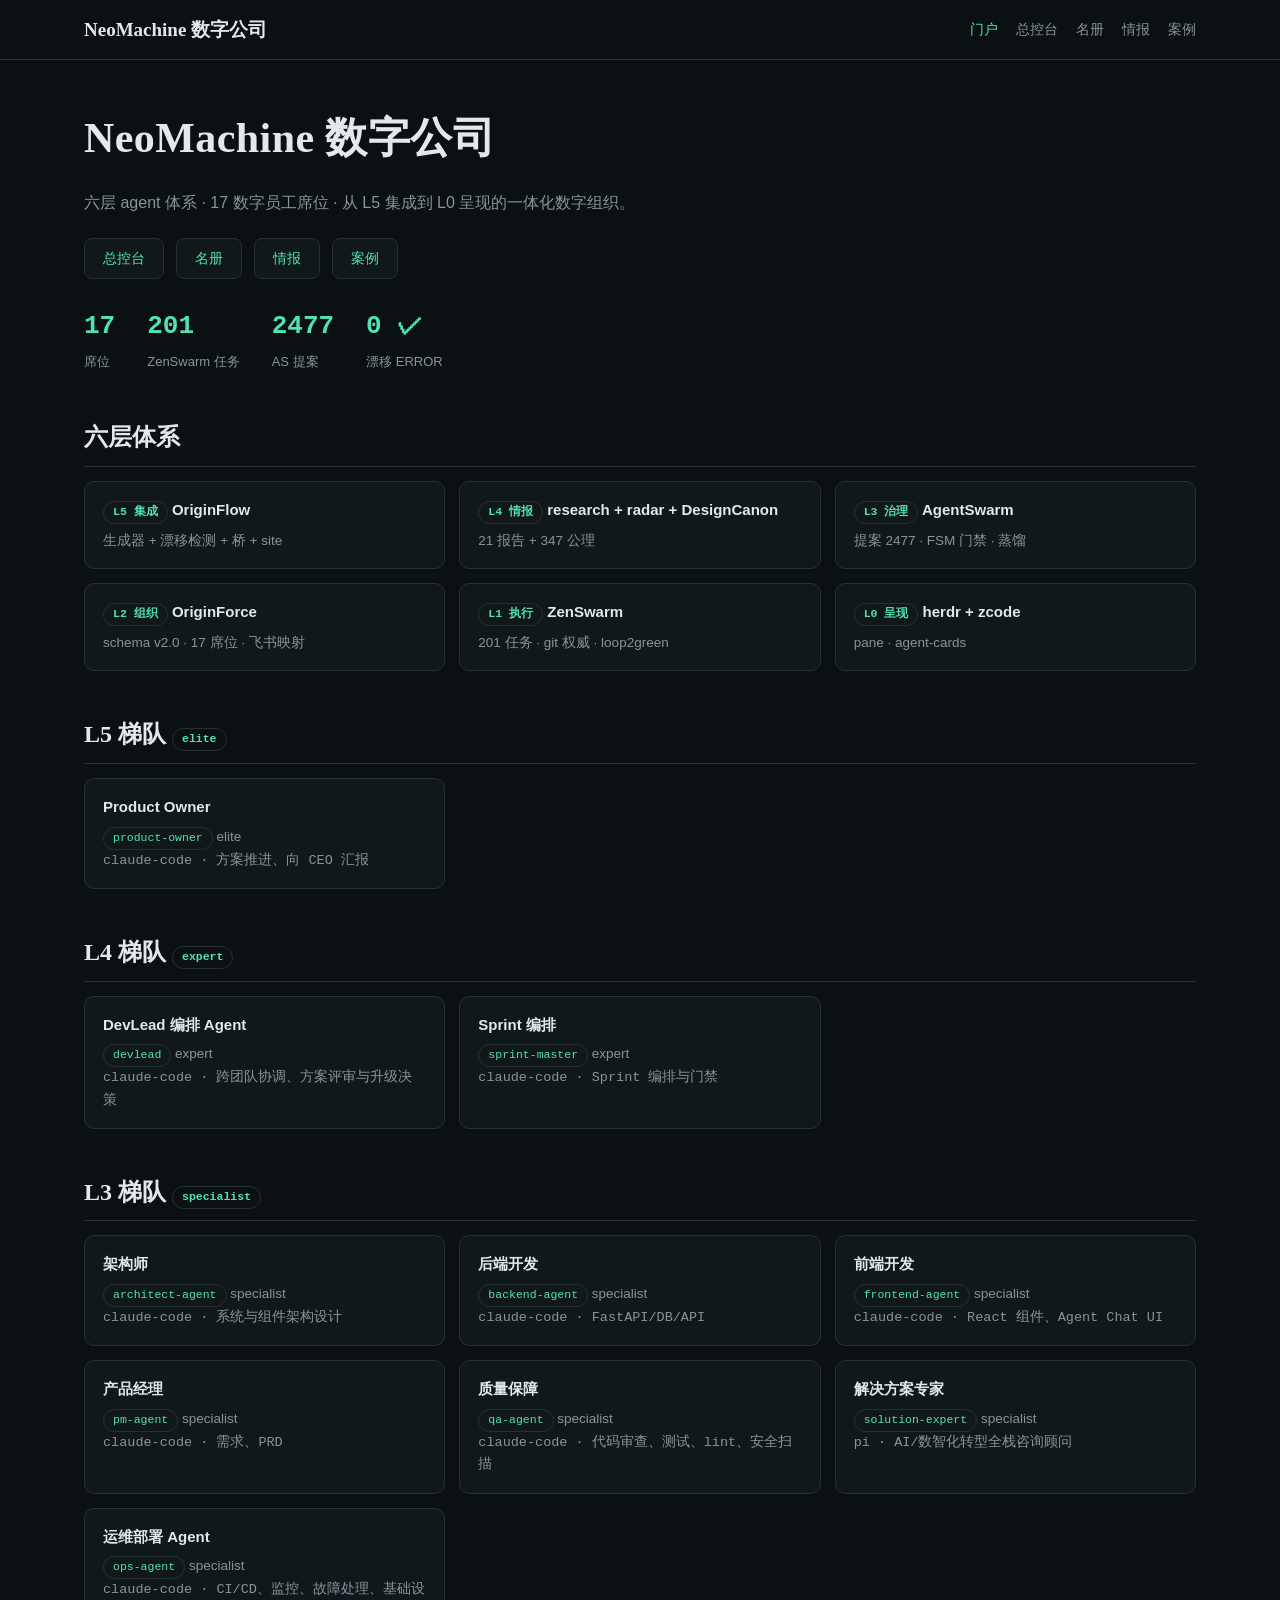
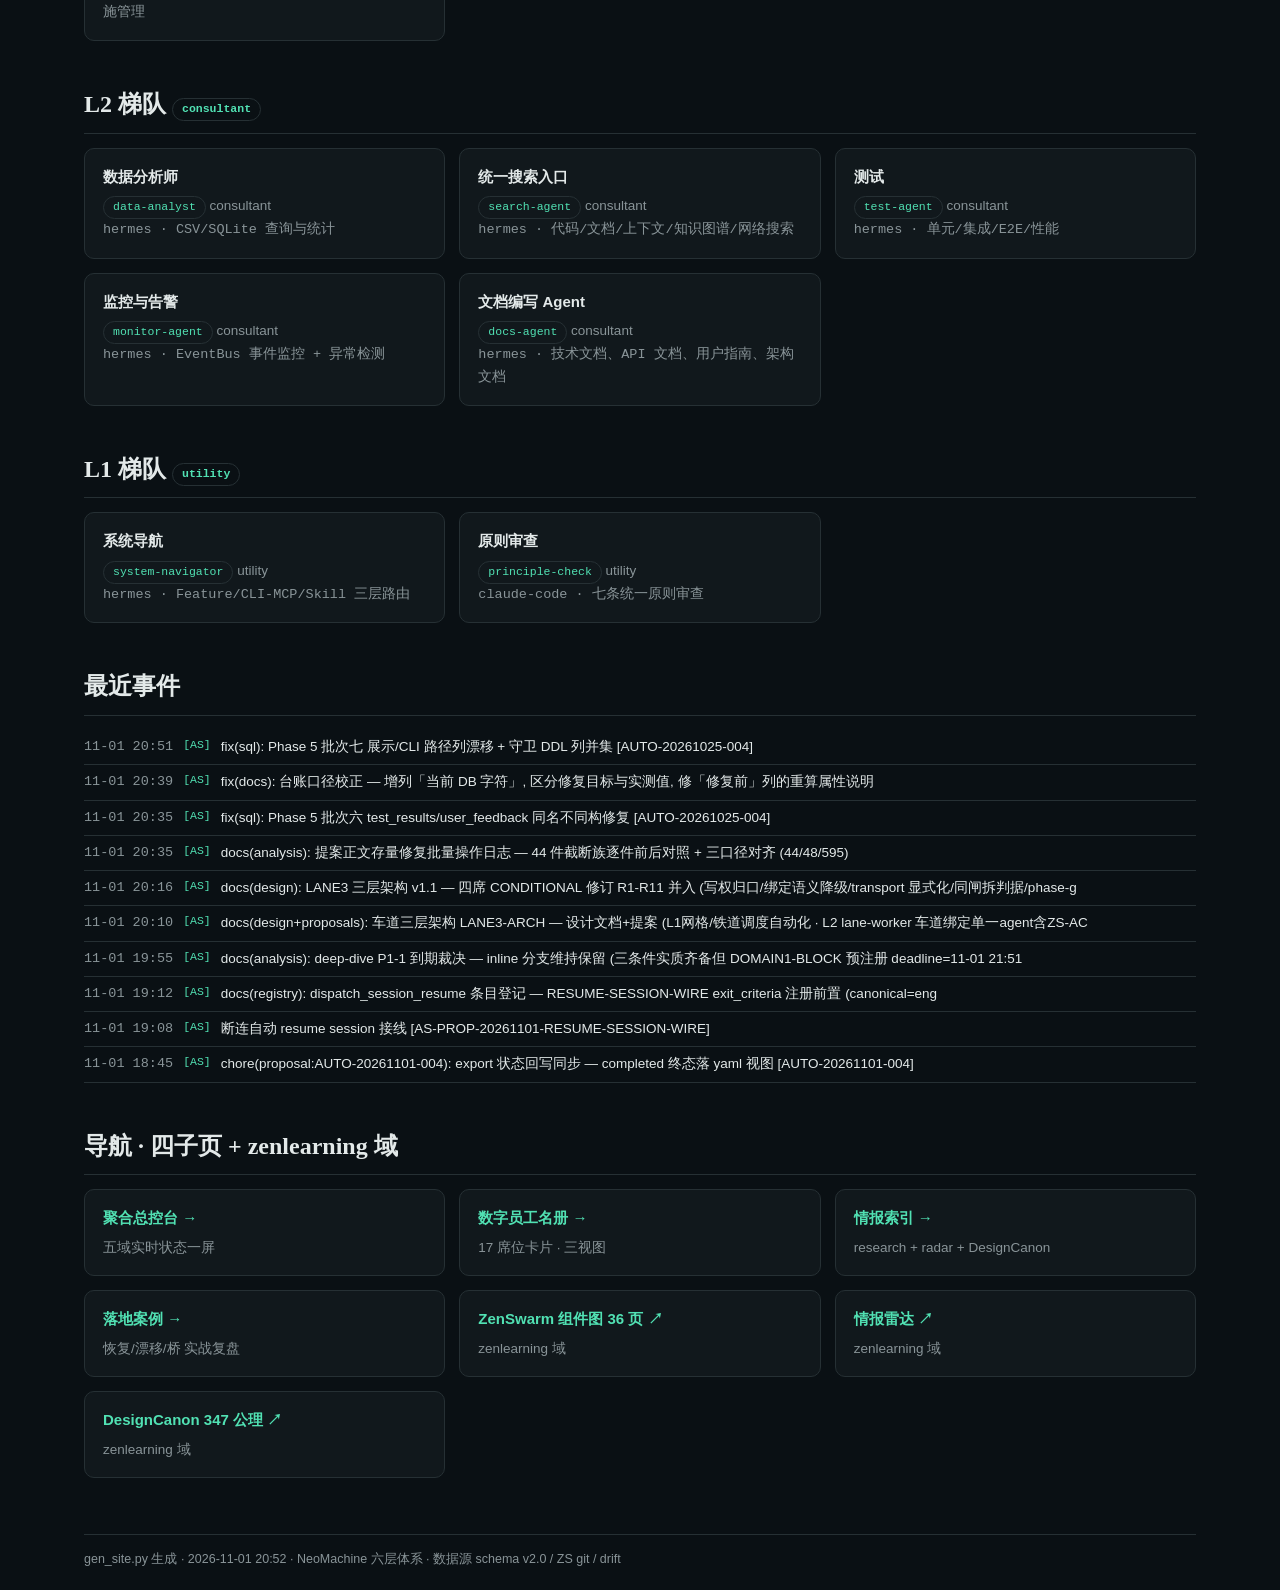
==== site/index.html @ 53aae94c "feat(site): NeoMachine 五页面 — 门户+聚合+名册+情报+案例 [AS-PROP-20261025-DIVERGENCE-UNBLOCK] w0:p1 (pi) 通过 herd" ====
<!doctype html>
<html lang="zh-CN"><head><meta charset="utf-8">
<meta name="viewport" content="width=device-width,initial-scale=1">
<title>门户 · NeoMachine 数字公司</title><style>:root{--bg:oklch(0.17 0.012 232);--surface:oklch(0.205 0.013 232);--fg:oklch(0.93 0.006 200);--muted:oklch(0.66 0.014 220);--accent:oklch(0.82 0.14 168);--border:oklch(0.30 0.015 225);--serif:Georgia,"Noto Serif SC",serif;--sans:-apple-system,"PingFang SC","Microsoft YaHei",sans-serif;--mono:"SF Mono",Menlo,Consolas,monospace;--maxw:1160px}
*{box-sizing:border-box}body{margin:0;background:var(--bg);color:var(--fg);font-family:var(--sans);line-height:1.65}
a{color:var(--accent);text-decoration:none}a:hover{text-decoration:underline}
.wrap{max-width:var(--maxw);margin:0 auto;padding:0 24px}
header{border-bottom:1px solid var(--border)}header .wrap{display:flex;justify-content:space-between;align-items:center;padding-top:14px;padding-bottom:14px}
.brand{font-family:var(--serif);font-size:19px;font-weight:700;color:var(--fg)}
nav a{margin-left:18px;color:var(--muted);font-size:14px}nav a.on,nav a:hover{color:var(--accent)}
h1{font-family:var(--serif);font-size:42px;margin:44px 0 10px;letter-spacing:.01em}
h2{font-family:var(--serif);font-size:24px;margin:44px 0 14px;padding-bottom:8px;border-bottom:1px solid var(--border)}
.lede{color:var(--muted);font-size:16px;max-width:720px}
.grid{display:grid;gap:14px}.g3{grid-template-columns:repeat(3,1fr)}.g2{grid-template-columns:repeat(2,1fr)}
@media(max-width:820px){.g3,.g2{grid-template-columns:1fr}}
.card{background:var(--surface);border:1px solid var(--border);border-radius:10px;padding:16px 18px}
.card h3{margin:0 0 6px;font-size:15px}.card p{margin:0;color:var(--muted);font-size:13.5px}
.tag{display:inline-block;font-family:var(--mono);font-size:11.5px;color:var(--accent);border:1px solid var(--border);border-radius:99px;padding:1px 9px}
table{width:100%;border-collapse:collapse;font-size:14px}th,td{text-align:left;padding:7px 10px;border-bottom:1px solid var(--border)}
th{color:var(--muted);font-weight:500;font-size:12px}.mono{font-family:var(--mono);font-size:13px}
.stats{display:flex;gap:32px;margin:26px 0 0;flex-wrap:wrap}.stat b{font-family:var(--mono);font-size:26px;color:var(--accent);display:block}.stat span{color:var(--muted);font-size:13px}
.cta{margin:22px 0 0;display:flex;gap:12px;flex-wrap:wrap}.cta a{border:1px solid var(--border);background:var(--surface);border-radius:8px;padding:8px 18px;font-size:14px}.cta a:hover{border-color:var(--accent);text-decoration:none}
.todo{border:1px dashed var(--border);border-radius:10px;padding:38px;text-align:center;color:var(--muted);margin-top:16px}footer{margin:56px 0 30px;padding-top:14px;border-top:1px solid var(--border);color:var(--muted);font-size:12.5px}
.ev{display:flex;gap:10px;padding:6px 0;border-bottom:1px solid var(--border);font-size:13.5px}.ev time{font-family:var(--mono);color:var(--muted);white-space:nowrap}.ev .src{font-family:var(--mono);font-size:11.5px;color:var(--accent)}
</style></head>
<body><header><div class="wrap"><a class="brand" href="/">NeoMachine 数字公司</a><nav><a href="/index.html" class=on>门户</a><a href="/dashboard.html">总控台</a><a href="/team/index.html">名册</a><a href="/intel/index.html">情报</a><a href="/cases/index.html">案例</a></nav></div></header>
<main class="wrap"><h1>NeoMachine 数字公司</h1>
<p class="lede">六层 agent 体系 · 17 数字员工席位 · 从 L5 集成到 L0 呈现的一体化数字组织。</p>
<div class="cta"><a href="/dashboard.html">总控台</a><a href="/team/index.html">名册</a><a href="/intel/index.html">情报</a><a href="/cases/index.html">案例</a></div><div class="stats"><div class="stat"><b>17</b><span>席位</span></div><div class="stat"><b>201</b><span>ZenSwarm 任务</span></div><div class="stat"><b>2477</b><span>AS 提案</span></div><div class="stat"><b>0 ✓</b><span>漂移 ERROR</span></div></div>
<h2>六层体系</h2><div class="grid g3"><div class="card"><h3><span class="tag">L5 集成</span> OriginFlow</h3><p>生成器 + 漂移检测 + 桥 + site</p></div><div class="card"><h3><span class="tag">L4 情报</span> research + radar + DesignCanon</h3><p>21 报告 + 347 公理</p></div><div class="card"><h3><span class="tag">L3 治理</span> AgentSwarm</h3><p>提案 2477 · FSM 门禁 · 蒸馏</p></div><div class="card"><h3><span class="tag">L2 组织</span> OriginForce</h3><p>schema v2.0 · 17 席位 · 飞书映射</p></div><div class="card"><h3><span class="tag">L1 执行</span> ZenSwarm</h3><p>201 任务 · git 权威 · loop2green</p></div><div class="card"><h3><span class="tag">L0 呈现</span> herdr + zcode</h3><p>pane · agent-cards</p></div></div>
<h2>L5 梯队 <span class="tag">elite</span></h2><div class="grid g3"><div class="card"><h3>Product Owner</h3><p><span class="tag">product-owner</span> elite</p><p class="mono">claude-code · 方案推进、向 CEO 汇报</p></div></div><h2>L4 梯队 <span class="tag">expert</span></h2><div class="grid g3"><div class="card"><h3>DevLead 编排 Agent</h3><p><span class="tag">devlead</span> expert</p><p class="mono">claude-code · 跨团队协调、方案评审与升级决策</p></div><div class="card"><h3>Sprint 编排</h3><p><span class="tag">sprint-master</span> expert</p><p class="mono">claude-code · Sprint 编排与门禁</p></div></div><h2>L3 梯队 <span class="tag">specialist</span></h2><div class="grid g3"><div class="card"><h3>架构师</h3><p><span class="tag">architect-agent</span> specialist</p><p class="mono">claude-code · 系统与组件架构设计</p></div><div class="card"><h3>后端开发</h3><p><span class="tag">backend-agent</span> specialist</p><p class="mono">claude-code · FastAPI/DB/API</p></div><div class="card"><h3>前端开发</h3><p><span class="tag">frontend-agent</span> specialist</p><p class="mono">claude-code · React 组件、Agent Chat UI</p></div><div class="card"><h3>产品经理</h3><p><span class="tag">pm-agent</span> specialist</p><p class="mono">claude-code · 需求、PRD</p></div><div class="card"><h3>质量保障</h3><p><span class="tag">qa-agent</span> specialist</p><p class="mono">claude-code · 代码审查、测试、lint、安全扫描</p></div><div class="card"><h3>解决方案专家</h3><p><span class="tag">solution-expert</span> specialist</p><p class="mono">pi · AI/数智化转型全栈咨询顾问</p></div><div class="card"><h3>运维部署 Agent</h3><p><span class="tag">ops-agent</span> specialist</p><p class="mono">claude-code · CI/CD、监控、故障处理、基础设施管理</p></div></div><h2>L2 梯队 <span class="tag">consultant</span></h2><div class="grid g3"><div class="card"><h3>数据分析师</h3><p><span class="tag">data-analyst</span> consultant</p><p class="mono">hermes · CSV/SQLite 查询与统计</p></div><div class="card"><h3>统一搜索入口</h3><p><span class="tag">search-agent</span> consultant</p><p class="mono">hermes · 代码/文档/上下文/知识图谱/网络搜索</p></div><div class="card"><h3>测试</h3><p><span class="tag">test-agent</span> consultant</p><p class="mono">hermes · 单元/集成/E2E/性能</p></div><div class="card"><h3>监控与告警</h3><p><span class="tag">monitor-agent</span> consultant</p><p class="mono">hermes · EventBus 事件监控 + 异常检测</p></div><div class="card"><h3>文档编写 Agent</h3><p><span class="tag">docs-agent</span> consultant</p><p class="mono">hermes · 技术文档、API 文档、用户指南、架构文档</p></div></div><h2>L1 梯队 <span class="tag">utility</span></h2><div class="grid g3"><div class="card"><h3>系统导航</h3><p><span class="tag">system-navigator</span> utility</p><p class="mono">hermes · Feature/CLI-MCP/Skill 三层路由</p></div><div class="card"><h3>原则审查</h3><p><span class="tag">principle-check</span> utility</p><p class="mono">claude-code · 七条统一原则审查</p></div></div>
<h2>最近事件</h2><div class="ev"><time>11-01 20:51</time><span class="src">[AS]</span><span>fix(sql): Phase 5 批次七 展示/CLI 路径列漂移 + 守卫 DDL 列并集 [AUTO-20261025-004]</span></div><div class="ev"><time>11-01 20:39</time><span class="src">[AS]</span><span>fix(docs): 台账口径校正 — 增列「当前 DB 字符」, 区分修复目标与实测值, 修「修复前」列的重算属性说明</span></div><div class="ev"><time>11-01 20:35</time><span class="src">[AS]</span><span>fix(sql): Phase 5 批次六 test_results/user_feedback 同名不同构修复 [AUTO-20261025-004]</span></div><div class="ev"><time>11-01 20:35</time><span class="src">[AS]</span><span>docs(analysis): 提案正文存量修复批量操作日志 — 44 件截断族逐件前后对照 + 三口径对齐 (44/48/595)</span></div><div class="ev"><time>11-01 20:16</time><span class="src">[AS]</span><span>docs(design): LANE3 三层架构 v1.1 — 四席 CONDITIONAL 修订 R1-R11 并入 (写权归口/绑定语义降级/transport 显式化/同闸拆判据/phase-g</span></div><div class="ev"><time>11-01 20:10</time><span class="src">[AS]</span><span>docs(design+proposals): 车道三层架构 LANE3-ARCH — 设计文档+提案 (L1网格/铁道调度自动化 · L2 lane-worker 车道绑定单一agent含ZS-AC</span></div><div class="ev"><time>11-01 19:55</time><span class="src">[AS]</span><span>docs(analysis): deep-dive P1-1 到期裁决 — inline 分支维持保留 (三条件实质齐备但 DOMAIN1-BLOCK 预注册 deadline=11-01 21:51</span></div><div class="ev"><time>11-01 19:12</time><span class="src">[AS]</span><span>docs(registry): dispatch_session_resume 条目登记 — RESUME-SESSION-WIRE exit_criteria 注册前置 (canonical=eng</span></div><div class="ev"><time>11-01 19:08</time><span class="src">[AS]</span><span>断连自动 resume session 接线 [AS-PROP-20261101-RESUME-SESSION-WIRE]</span></div><div class="ev"><time>11-01 18:45</time><span class="src">[AS]</span><span>chore(proposal:AUTO-20261101-004): export 状态回写同步 — completed 终态落 yaml 视图 [AUTO-20261101-004]</span></div>
<h2>导航 · 四子页 + zenlearning 域</h2><div class="grid g3"><div class="card"><h3><a href="/dashboard.html">聚合总控台 →</a></h3><p>五域实时状态一屏</p></div><div class="card"><h3><a href="/team/index.html">数字员工名册 →</a></h3><p>17 席位卡片 · 三视图</p></div><div class="card"><h3><a href="/intel/index.html">情报索引 →</a></h3><p>research + radar + DesignCanon</p></div><div class="card"><h3><a href="/cases/index.html">落地案例 →</a></h3><p>恢复/漂移/桥 实战复盘</p></div><div class="card"><h3><a href="https://site.zenlearning.cn/arch/">ZenSwarm 组件图 36 页 ↗</a></h3><p>zenlearning 域</p></div><div class="card"><h3><a href="https://site.zenlearning.cn/radar/">情报雷达 ↗</a></h3><p>zenlearning 域</p></div><div class="card"><h3><a href="https://site.zenlearning.cn/misc/designcanon/">DesignCanon 347 公理 ↗</a></h3><p>zenlearning 域</p></div></div>
<footer>gen_site.py 生成 · 2026-11-01 20:52 · NeoMachine 六层体系 · 数据源 schema v2.0 / ZS git / drift</footer>
</main></body></html>
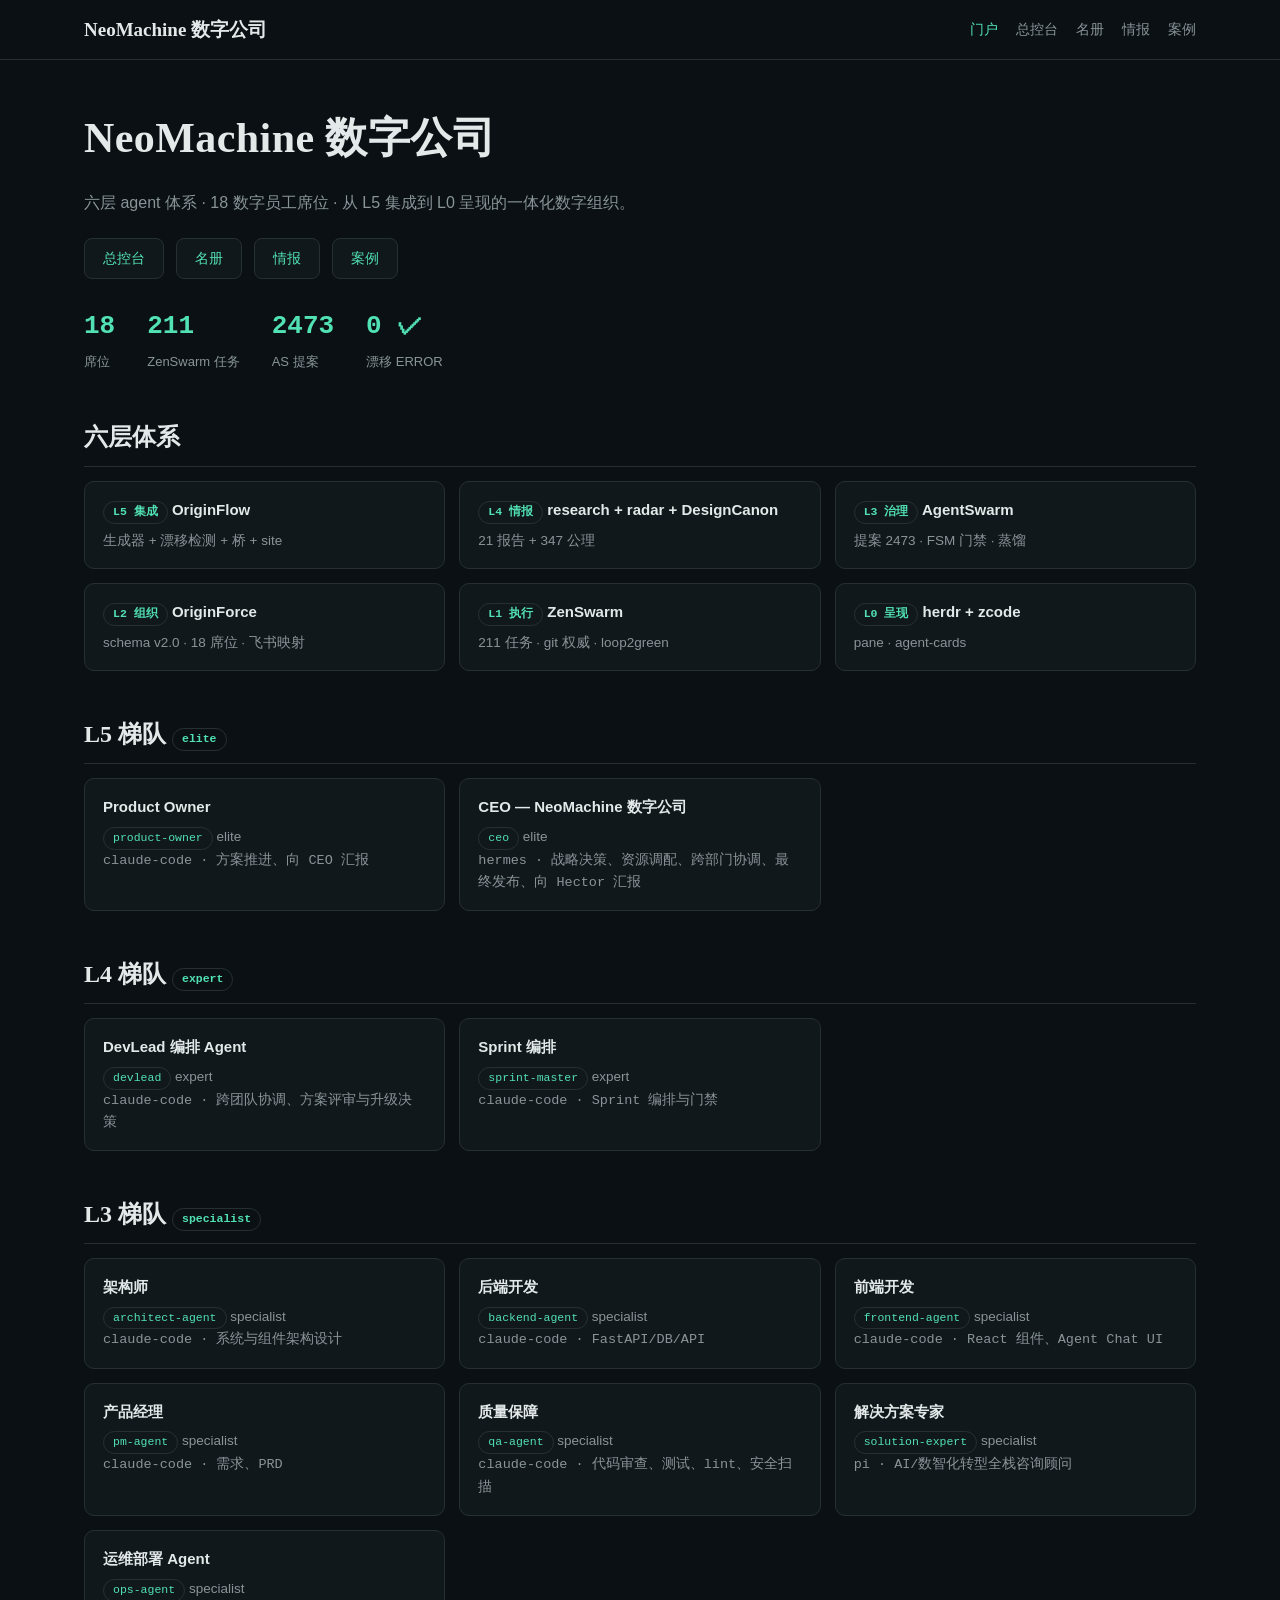
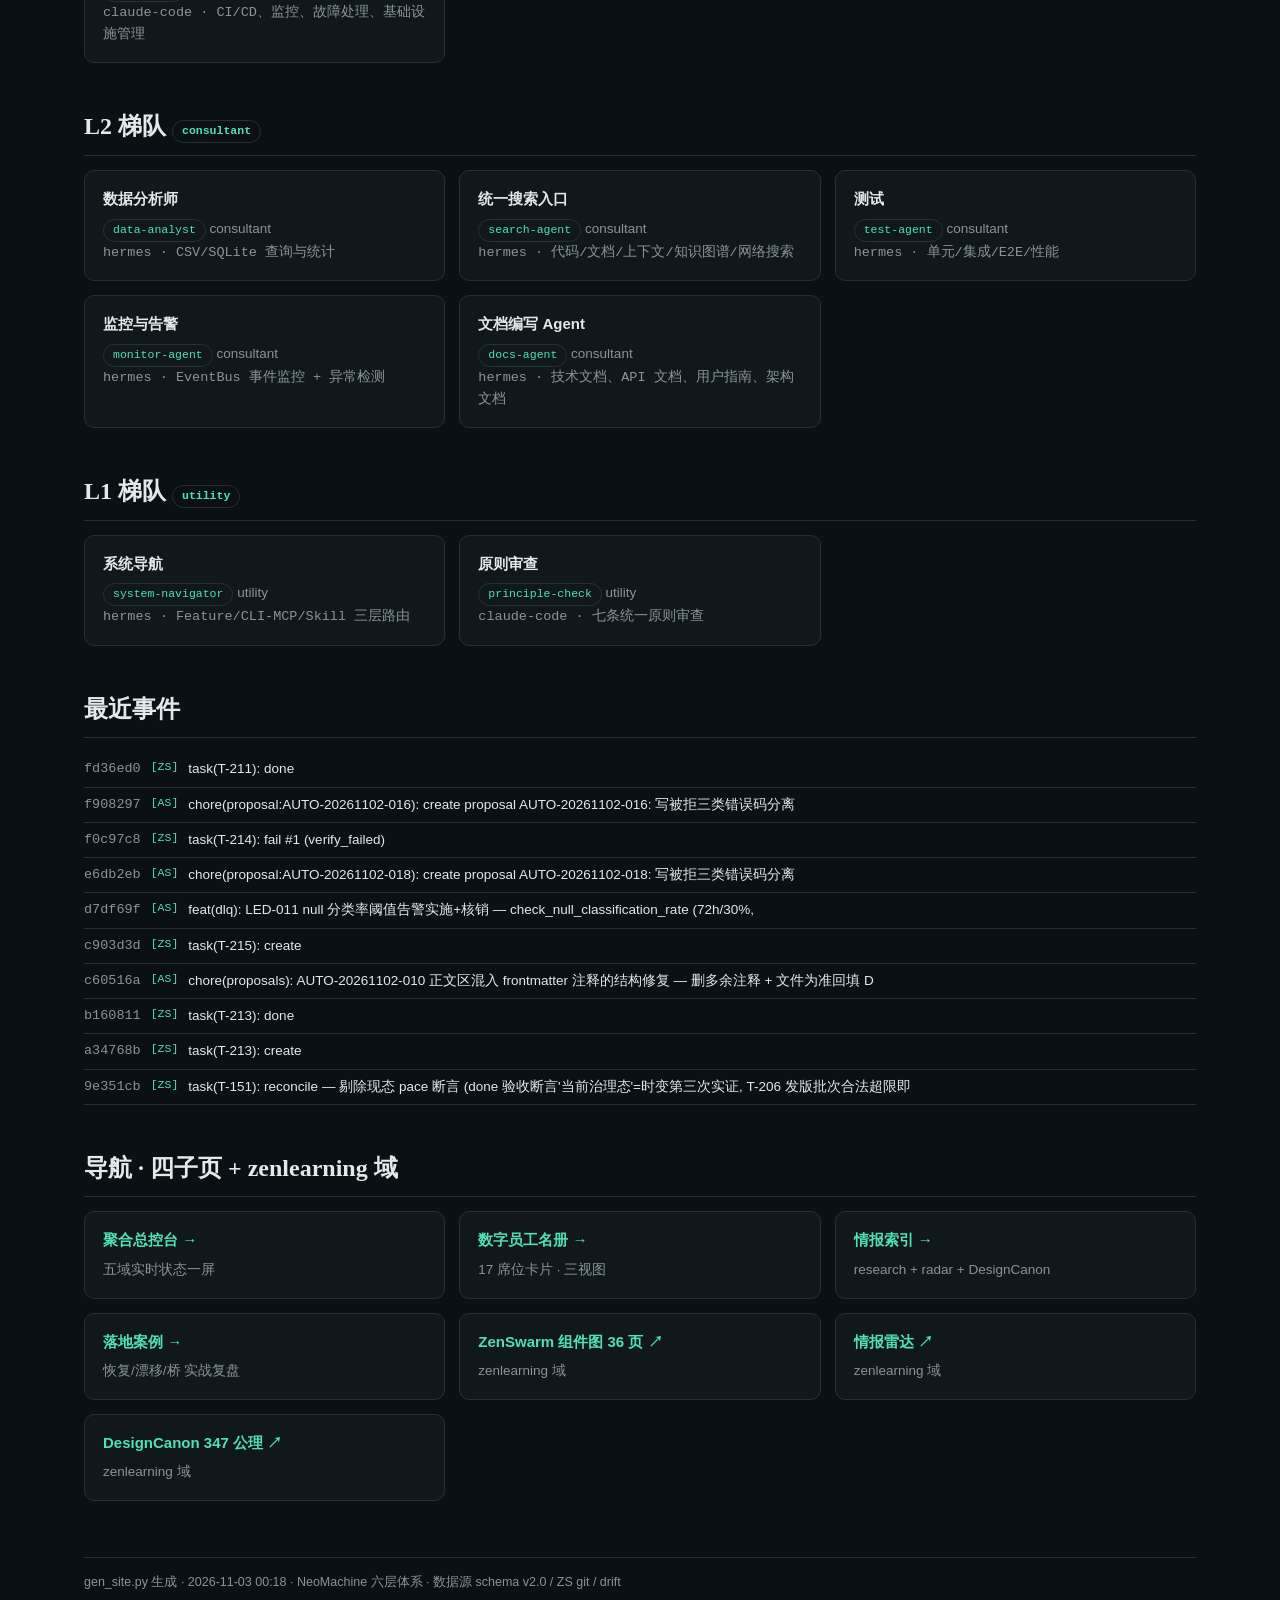
==== commit 9375ec13: "feat(site): index.html 重生成 — 事件流走 dashboard-data.json 快照 (18席/211任务/10事件) [AS-PROP-20261025-DIVERGEN" ====
--- a/site/index.html
+++ b/site/index.html
@@ -25,11 +25,11 @@
 </style></head>
 <body><header><div class="wrap"><a class="brand" href="/">NeoMachine 数字公司</a><nav><a href="/index.html" class=on>门户</a><a href="/dashboard.html">总控台</a><a href="/team/index.html">名册</a><a href="/intel/index.html">情报</a><a href="/cases/index.html">案例</a></nav></div></header>
 <main class="wrap"><h1>NeoMachine 数字公司</h1>
-<p class="lede">六层 agent 体系 · 17 数字员工席位 · 从 L5 集成到 L0 呈现的一体化数字组织。</p>
-<div class="cta"><a href="/dashboard.html">总控台</a><a href="/team/index.html">名册</a><a href="/intel/index.html">情报</a><a href="/cases/index.html">案例</a></div><div class="stats"><div class="stat"><b>17</b><span>席位</span></div><div class="stat"><b>201</b><span>ZenSwarm 任务</span></div><div class="stat"><b>2477</b><span>AS 提案</span></div><div class="stat"><b>0 ✓</b><span>漂移 ERROR</span></div></div>
-<h2>六层体系</h2><div class="grid g3"><div class="card"><h3><span class="tag">L5 集成</span> OriginFlow</h3><p>生成器 + 漂移检测 + 桥 + site</p></div><div class="card"><h3><span class="tag">L4 情报</span> research + radar + DesignCanon</h3><p>21 报告 + 347 公理</p></div><div class="card"><h3><span class="tag">L3 治理</span> AgentSwarm</h3><p>提案 2477 · FSM 门禁 · 蒸馏</p></div><div class="card"><h3><span class="tag">L2 组织</span> OriginForce</h3><p>schema v2.0 · 17 席位 · 飞书映射</p></div><div class="card"><h3><span class="tag">L1 执行</span> ZenSwarm</h3><p>201 任务 · git 权威 · loop2green</p></div><div class="card"><h3><span class="tag">L0 呈现</span> herdr + zcode</h3><p>pane · agent-cards</p></div></div>
-<h2>L5 梯队 <span class="tag">elite</span></h2><div class="grid g3"><div class="card"><h3>Product Owner</h3><p><span class="tag">product-owner</span> elite</p><p class="mono">claude-code · 方案推进、向 CEO 汇报</p></div></div><h2>L4 梯队 <span class="tag">expert</span></h2><div class="grid g3"><div class="card"><h3>DevLead 编排 Agent</h3><p><span class="tag">devlead</span> expert</p><p class="mono">claude-code · 跨团队协调、方案评审与升级决策</p></div><div class="card"><h3>Sprint 编排</h3><p><span class="tag">sprint-master</span> expert</p><p class="mono">claude-code · Sprint 编排与门禁</p></div></div><h2>L3 梯队 <span class="tag">specialist</span></h2><div class="grid g3"><div class="card"><h3>架构师</h3><p><span class="tag">architect-agent</span> specialist</p><p class="mono">claude-code · 系统与组件架构设计</p></div><div class="card"><h3>后端开发</h3><p><span class="tag">backend-agent</span> specialist</p><p class="mono">claude-code · FastAPI/DB/API</p></div><div class="card"><h3>前端开发</h3><p><span class="tag">frontend-agent</span> specialist</p><p class="mono">claude-code · React 组件、Agent Chat UI</p></div><div class="card"><h3>产品经理</h3><p><span class="tag">pm-agent</span> specialist</p><p class="mono">claude-code · 需求、PRD</p></div><div class="card"><h3>质量保障</h3><p><span class="tag">qa-agent</span> specialist</p><p class="mono">claude-code · 代码审查、测试、lint、安全扫描</p></div><div class="card"><h3>解决方案专家</h3><p><span class="tag">solution-expert</span> specialist</p><p class="mono">pi · AI/数智化转型全栈咨询顾问</p></div><div class="card"><h3>运维部署 Agent</h3><p><span class="tag">ops-agent</span> specialist</p><p class="mono">claude-code · CI/CD、监控、故障处理、基础设施管理</p></div></div><h2>L2 梯队 <span class="tag">consultant</span></h2><div class="grid g3"><div class="card"><h3>数据分析师</h3><p><span class="tag">data-analyst</span> consultant</p><p class="mono">hermes · CSV/SQLite 查询与统计</p></div><div class="card"><h3>统一搜索入口</h3><p><span class="tag">search-agent</span> consultant</p><p class="mono">hermes · 代码/文档/上下文/知识图谱/网络搜索</p></div><div class="card"><h3>测试</h3><p><span class="tag">test-agent</span> consultant</p><p class="mono">hermes · 单元/集成/E2E/性能</p></div><div class="card"><h3>监控与告警</h3><p><span class="tag">monitor-agent</span> consultant</p><p class="mono">hermes · EventBus 事件监控 + 异常检测</p></div><div class="card"><h3>文档编写 Agent</h3><p><span class="tag">docs-agent</span> consultant</p><p class="mono">hermes · 技术文档、API 文档、用户指南、架构文档</p></div></div><h2>L1 梯队 <span class="tag">utility</span></h2><div class="grid g3"><div class="card"><h3>系统导航</h3><p><span class="tag">system-navigator</span> utility</p><p class="mono">hermes · Feature/CLI-MCP/Skill 三层路由</p></div><div class="card"><h3>原则审查</h3><p><span class="tag">principle-check</span> utility</p><p class="mono">claude-code · 七条统一原则审查</p></div></div>
-<h2>最近事件</h2><div class="ev"><time>11-01 20:51</time><span class="src">[AS]</span><span>fix(sql): Phase 5 批次七 展示/CLI 路径列漂移 + 守卫 DDL 列并集 [AUTO-20261025-004]</span></div><div class="ev"><time>11-01 20:39</time><span class="src">[AS]</span><span>fix(docs): 台账口径校正 — 增列「当前 DB 字符」, 区分修复目标与实测值, 修「修复前」列的重算属性说明</span></div><div class="ev"><time>11-01 20:35</time><span class="src">[AS]</span><span>fix(sql): Phase 5 批次六 test_results/user_feedback 同名不同构修复 [AUTO-20261025-004]</span></div><div class="ev"><time>11-01 20:35</time><span class="src">[AS]</span><span>docs(analysis): 提案正文存量修复批量操作日志 — 44 件截断族逐件前后对照 + 三口径对齐 (44/48/595)</span></div><div class="ev"><time>11-01 20:16</time><span class="src">[AS]</span><span>docs(design): LANE3 三层架构 v1.1 — 四席 CONDITIONAL 修订 R1-R11 并入 (写权归口/绑定语义降级/transport 显式化/同闸拆判据/phase-g</span></div><div class="ev"><time>11-01 20:10</time><span class="src">[AS]</span><span>docs(design+proposals): 车道三层架构 LANE3-ARCH — 设计文档+提案 (L1网格/铁道调度自动化 · L2 lane-worker 车道绑定单一agent含ZS-AC</span></div><div class="ev"><time>11-01 19:55</time><span class="src">[AS]</span><span>docs(analysis): deep-dive P1-1 到期裁决 — inline 分支维持保留 (三条件实质齐备但 DOMAIN1-BLOCK 预注册 deadline=11-01 21:51</span></div><div class="ev"><time>11-01 19:12</time><span class="src">[AS]</span><span>docs(registry): dispatch_session_resume 条目登记 — RESUME-SESSION-WIRE exit_criteria 注册前置 (canonical=eng</span></div><div class="ev"><time>11-01 19:08</time><span class="src">[AS]</span><span>断连自动 resume session 接线 [AS-PROP-20261101-RESUME-SESSION-WIRE]</span></div><div class="ev"><time>11-01 18:45</time><span class="src">[AS]</span><span>chore(proposal:AUTO-20261101-004): export 状态回写同步 — completed 终态落 yaml 视图 [AUTO-20261101-004]</span></div>
+<p class="lede">六层 agent 体系 · 18 数字员工席位 · 从 L5 集成到 L0 呈现的一体化数字组织。</p>
+<div class="cta"><a href="/dashboard.html">总控台</a><a href="/team/index.html">名册</a><a href="/intel/index.html">情报</a><a href="/cases/index.html">案例</a></div><div class="stats"><div class="stat"><b>18</b><span>席位</span></div><div class="stat"><b>211</b><span>ZenSwarm 任务</span></div><div class="stat"><b>2473</b><span>AS 提案</span></div><div class="stat"><b>0 ✓</b><span>漂移 ERROR</span></div></div>
+<h2>六层体系</h2><div class="grid g3"><div class="card"><h3><span class="tag">L5 集成</span> OriginFlow</h3><p>生成器 + 漂移检测 + 桥 + site</p></div><div class="card"><h3><span class="tag">L4 情报</span> research + radar + DesignCanon</h3><p>21 报告 + 347 公理</p></div><div class="card"><h3><span class="tag">L3 治理</span> AgentSwarm</h3><p>提案 2473 · FSM 门禁 · 蒸馏</p></div><div class="card"><h3><span class="tag">L2 组织</span> OriginForce</h3><p>schema v2.0 · 18 席位 · 飞书映射</p></div><div class="card"><h3><span class="tag">L1 执行</span> ZenSwarm</h3><p>211 任务 · git 权威 · loop2green</p></div><div class="card"><h3><span class="tag">L0 呈现</span> herdr + zcode</h3><p>pane · agent-cards</p></div></div>
+<h2>L5 梯队 <span class="tag">elite</span></h2><div class="grid g3"><div class="card"><h3>Product Owner</h3><p><span class="tag">product-owner</span> elite</p><p class="mono">claude-code · 方案推进、向 CEO 汇报</p></div><div class="card"><h3>CEO — NeoMachine 数字公司</h3><p><span class="tag">ceo</span> elite</p><p class="mono">hermes · 战略决策、资源调配、跨部门协调、最终发布、向 Hector 汇报</p></div></div><h2>L4 梯队 <span class="tag">expert</span></h2><div class="grid g3"><div class="card"><h3>DevLead 编排 Agent</h3><p><span class="tag">devlead</span> expert</p><p class="mono">claude-code · 跨团队协调、方案评审与升级决策</p></div><div class="card"><h3>Sprint 编排</h3><p><span class="tag">sprint-master</span> expert</p><p class="mono">claude-code · Sprint 编排与门禁</p></div></div><h2>L3 梯队 <span class="tag">specialist</span></h2><div class="grid g3"><div class="card"><h3>架构师</h3><p><span class="tag">architect-agent</span> specialist</p><p class="mono">claude-code · 系统与组件架构设计</p></div><div class="card"><h3>后端开发</h3><p><span class="tag">backend-agent</span> specialist</p><p class="mono">claude-code · FastAPI/DB/API</p></div><div class="card"><h3>前端开发</h3><p><span class="tag">frontend-agent</span> specialist</p><p class="mono">claude-code · React 组件、Agent Chat UI</p></div><div class="card"><h3>产品经理</h3><p><span class="tag">pm-agent</span> specialist</p><p class="mono">claude-code · 需求、PRD</p></div><div class="card"><h3>质量保障</h3><p><span class="tag">qa-agent</span> specialist</p><p class="mono">claude-code · 代码审查、测试、lint、安全扫描</p></div><div class="card"><h3>解决方案专家</h3><p><span class="tag">solution-expert</span> specialist</p><p class="mono">pi · AI/数智化转型全栈咨询顾问</p></div><div class="card"><h3>运维部署 Agent</h3><p><span class="tag">ops-agent</span> specialist</p><p class="mono">claude-code · CI/CD、监控、故障处理、基础设施管理</p></div></div><h2>L2 梯队 <span class="tag">consultant</span></h2><div class="grid g3"><div class="card"><h3>数据分析师</h3><p><span class="tag">data-analyst</span> consultant</p><p class="mono">hermes · CSV/SQLite 查询与统计</p></div><div class="card"><h3>统一搜索入口</h3><p><span class="tag">search-agent</span> consultant</p><p class="mono">hermes · 代码/文档/上下文/知识图谱/网络搜索</p></div><div class="card"><h3>测试</h3><p><span class="tag">test-agent</span> consultant</p><p class="mono">hermes · 单元/集成/E2E/性能</p></div><div class="card"><h3>监控与告警</h3><p><span class="tag">monitor-agent</span> consultant</p><p class="mono">hermes · EventBus 事件监控 + 异常检测</p></div><div class="card"><h3>文档编写 Agent</h3><p><span class="tag">docs-agent</span> consultant</p><p class="mono">hermes · 技术文档、API 文档、用户指南、架构文档</p></div></div><h2>L1 梯队 <span class="tag">utility</span></h2><div class="grid g3"><div class="card"><h3>系统导航</h3><p><span class="tag">system-navigator</span> utility</p><p class="mono">hermes · Feature/CLI-MCP/Skill 三层路由</p></div><div class="card"><h3>原则审查</h3><p><span class="tag">principle-check</span> utility</p><p class="mono">claude-code · 七条统一原则审查</p></div></div>
+<h2>最近事件</h2><div class="ev"><time>fd36ed0</time><span class="src">[ZS]</span><span>task(T-211): done</span></div><div class="ev"><time>f908297</time><span class="src">[AS]</span><span>chore(proposal:AUTO-20261102-016): create proposal AUTO-20261102-016: 写被拒三类错误码分离</span></div><div class="ev"><time>f0c97c8</time><span class="src">[ZS]</span><span>task(T-214): fail #1 (verify_failed)</span></div><div class="ev"><time>e6db2eb</time><span class="src">[AS]</span><span>chore(proposal:AUTO-20261102-018): create proposal AUTO-20261102-018: 写被拒三类错误码分离</span></div><div class="ev"><time>d7df69f</time><span class="src">[AS]</span><span>feat(dlq): LED-011 null 分类率阈值告警实施+核销 — check_null_classification_rate (72h/30%, </span></div><div class="ev"><time>c903d3d</time><span class="src">[ZS]</span><span>task(T-215): create</span></div><div class="ev"><time>c60516a</time><span class="src">[AS]</span><span>chore(proposals): AUTO-20261102-010 正文区混入 frontmatter 注释的结构修复 — 删多余注释 + 文件为准回填 D</span></div><div class="ev"><time>b160811</time><span class="src">[ZS]</span><span>task(T-213): done</span></div><div class="ev"><time>a34768b</time><span class="src">[ZS]</span><span>task(T-213): create</span></div><div class="ev"><time>9e351cb</time><span class="src">[ZS]</span><span>task(T-151): reconcile — 剔除现态 pace 断言 (done 验收断言&#x27;当前治理态&#x27;=时变第三次实证, T-206 发版批次合法超限即</span></div>
 <h2>导航 · 四子页 + zenlearning 域</h2><div class="grid g3"><div class="card"><h3><a href="/dashboard.html">聚合总控台 →</a></h3><p>五域实时状态一屏</p></div><div class="card"><h3><a href="/team/index.html">数字员工名册 →</a></h3><p>17 席位卡片 · 三视图</p></div><div class="card"><h3><a href="/intel/index.html">情报索引 →</a></h3><p>research + radar + DesignCanon</p></div><div class="card"><h3><a href="/cases/index.html">落地案例 →</a></h3><p>恢复/漂移/桥 实战复盘</p></div><div class="card"><h3><a href="https://site.zenlearning.cn/arch/">ZenSwarm 组件图 36 页 ↗</a></h3><p>zenlearning 域</p></div><div class="card"><h3><a href="https://site.zenlearning.cn/radar/">情报雷达 ↗</a></h3><p>zenlearning 域</p></div><div class="card"><h3><a href="https://site.zenlearning.cn/misc/designcanon/">DesignCanon 347 公理 ↗</a></h3><p>zenlearning 域</p></div></div>
-<footer>gen_site.py 生成 · 2026-11-01 20:52 · NeoMachine 六层体系 · 数据源 schema v2.0 / ZS git / drift</footer>
+<footer>gen_site.py 生成 · 2026-11-03 00:18 · NeoMachine 六层体系 · 数据源 schema v2.0 / ZS git / drift</footer>
 </main></body></html>
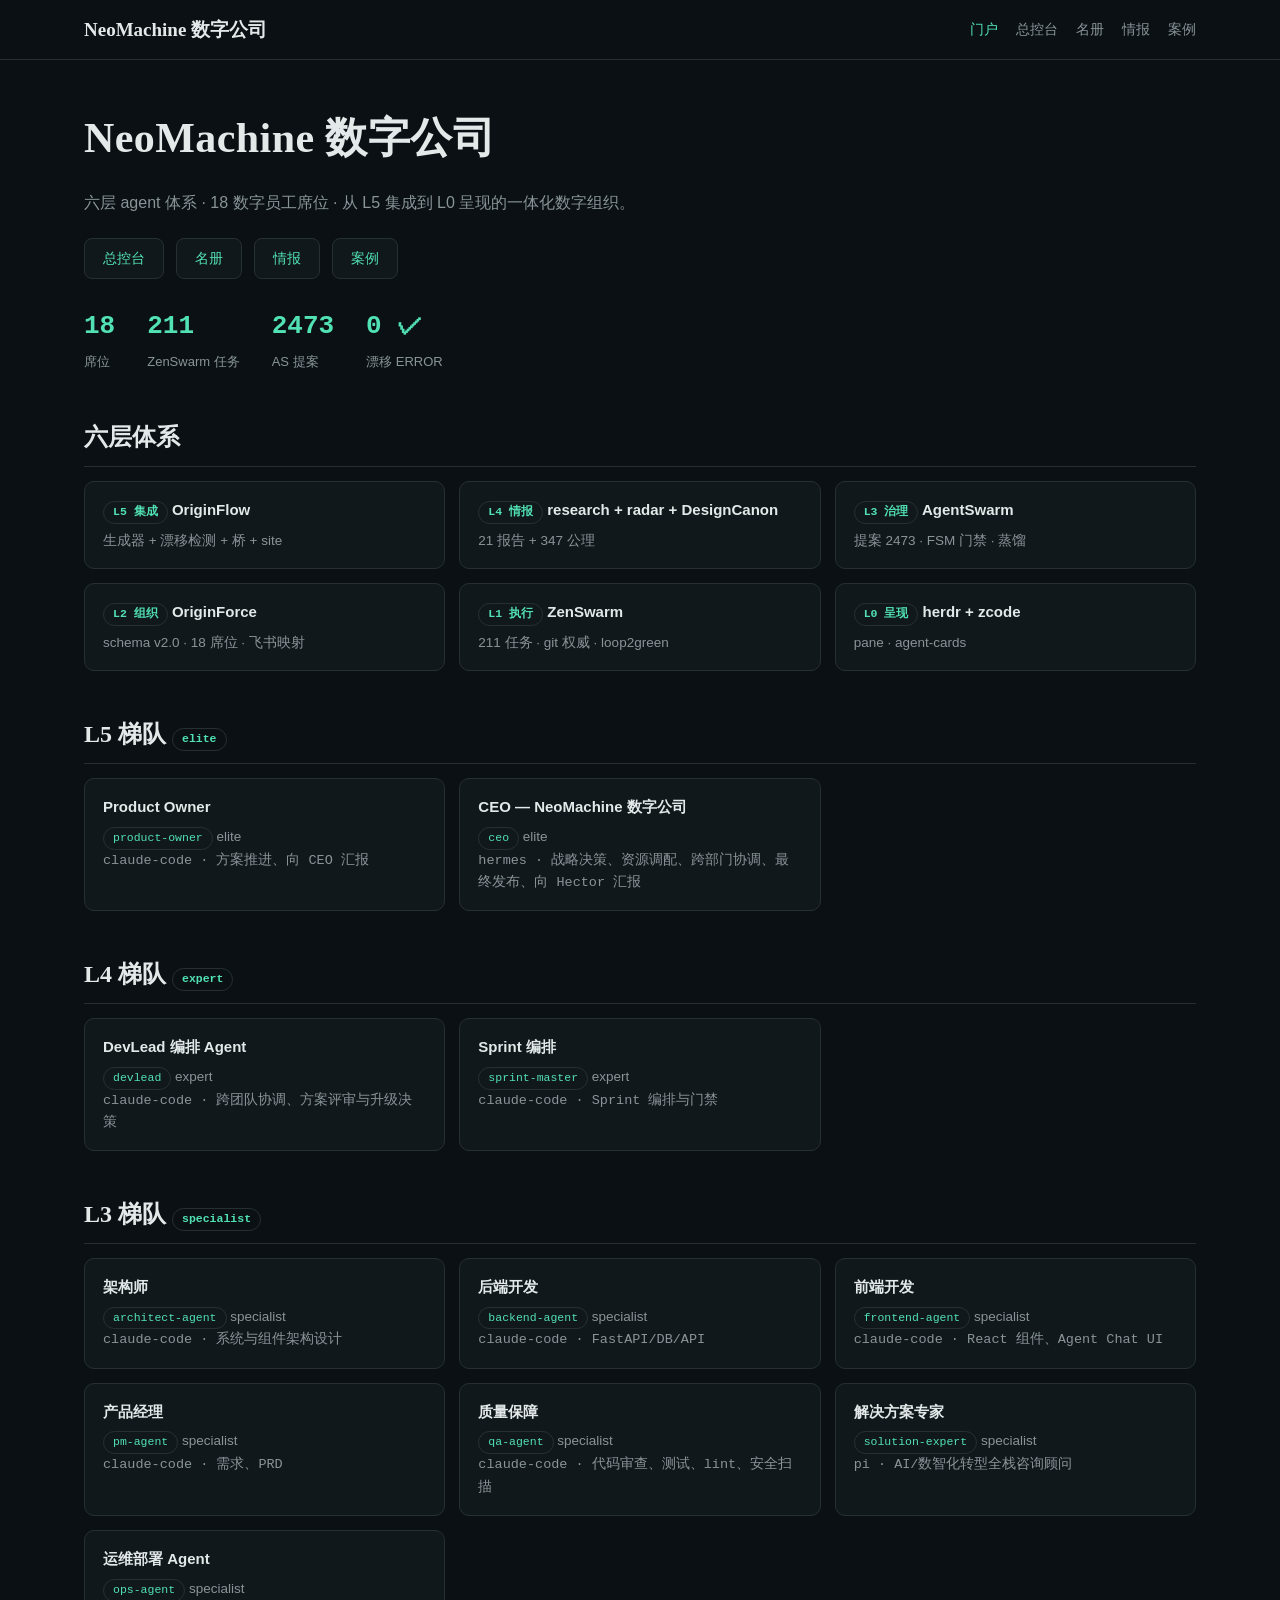
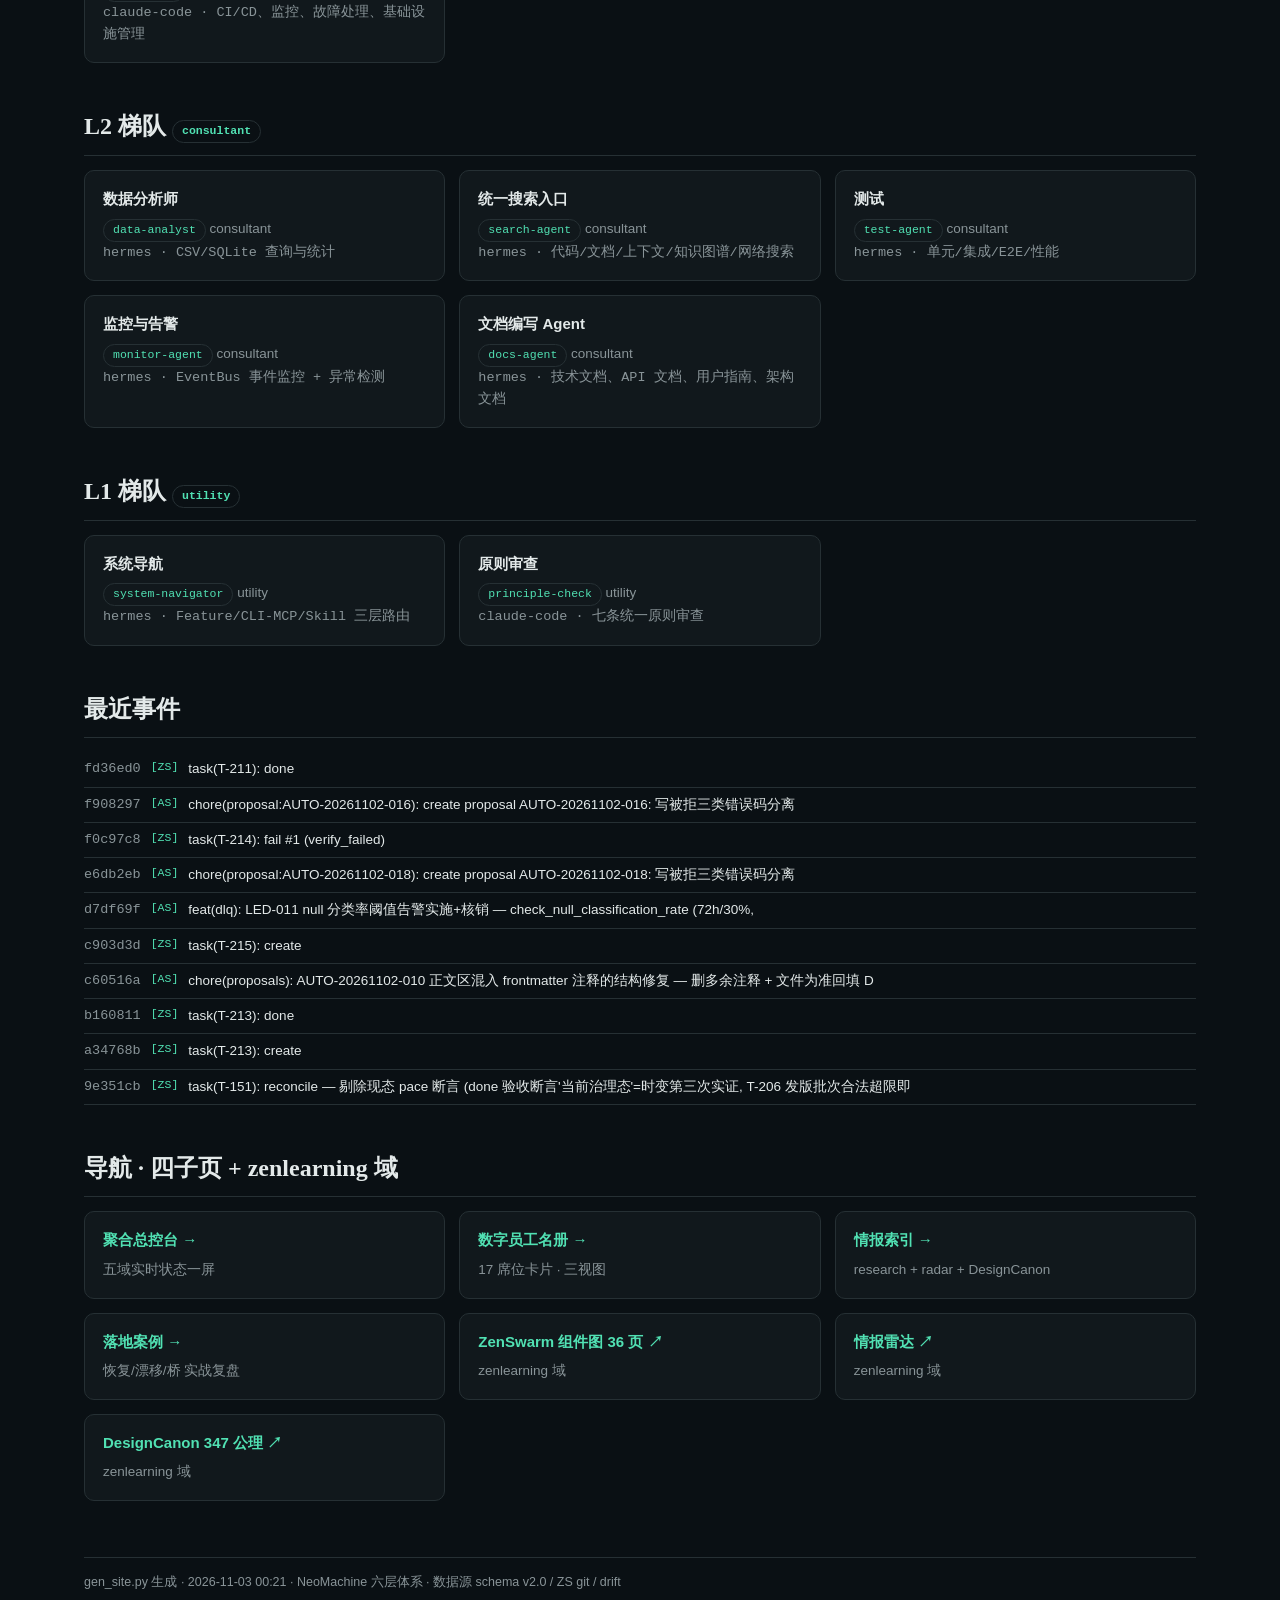
==== commit ce9d3bd6: "feat(site): 五页 head 加 favicon.svg 链接 (page 模板 + 四手写页) [AS-PROP-20261025-DIVERGENCE-UNBLOCK]" ====
--- a/site/index.html
+++ b/site/index.html
@@ -1,6 +1,7 @@
 <!doctype html>
 <html lang="zh-CN"><head><meta charset="utf-8">
 <meta name="viewport" content="width=device-width,initial-scale=1">
+<link rel="icon" href="/favicon.svg" type="image/svg+xml">
 <title>门户 · NeoMachine 数字公司</title><style>:root{--bg:oklch(0.17 0.012 232);--surface:oklch(0.205 0.013 232);--fg:oklch(0.93 0.006 200);--muted:oklch(0.66 0.014 220);--accent:oklch(0.82 0.14 168);--border:oklch(0.30 0.015 225);--serif:Georgia,"Noto Serif SC",serif;--sans:-apple-system,"PingFang SC","Microsoft YaHei",sans-serif;--mono:"SF Mono",Menlo,Consolas,monospace;--maxw:1160px}
 *{box-sizing:border-box}body{margin:0;background:var(--bg);color:var(--fg);font-family:var(--sans);line-height:1.65}
 a{color:var(--accent);text-decoration:none}a:hover{text-decoration:underline}
@@ -31,5 +32,5 @@
 <h2>L5 梯队 <span class="tag">elite</span></h2><div class="grid g3"><div class="card"><h3>Product Owner</h3><p><span class="tag">product-owner</span> elite</p><p class="mono">claude-code · 方案推进、向 CEO 汇报</p></div><div class="card"><h3>CEO — NeoMachine 数字公司</h3><p><span class="tag">ceo</span> elite</p><p class="mono">hermes · 战略决策、资源调配、跨部门协调、最终发布、向 Hector 汇报</p></div></div><h2>L4 梯队 <span class="tag">expert</span></h2><div class="grid g3"><div class="card"><h3>DevLead 编排 Agent</h3><p><span class="tag">devlead</span> expert</p><p class="mono">claude-code · 跨团队协调、方案评审与升级决策</p></div><div class="card"><h3>Sprint 编排</h3><p><span class="tag">sprint-master</span> expert</p><p class="mono">claude-code · Sprint 编排与门禁</p></div></div><h2>L3 梯队 <span class="tag">specialist</span></h2><div class="grid g3"><div class="card"><h3>架构师</h3><p><span class="tag">architect-agent</span> specialist</p><p class="mono">claude-code · 系统与组件架构设计</p></div><div class="card"><h3>后端开发</h3><p><span class="tag">backend-agent</span> specialist</p><p class="mono">claude-code · FastAPI/DB/API</p></div><div class="card"><h3>前端开发</h3><p><span class="tag">frontend-agent</span> specialist</p><p class="mono">claude-code · React 组件、Agent Chat UI</p></div><div class="card"><h3>产品经理</h3><p><span class="tag">pm-agent</span> specialist</p><p class="mono">claude-code · 需求、PRD</p></div><div class="card"><h3>质量保障</h3><p><span class="tag">qa-agent</span> specialist</p><p class="mono">claude-code · 代码审查、测试、lint、安全扫描</p></div><div class="card"><h3>解决方案专家</h3><p><span class="tag">solution-expert</span> specialist</p><p class="mono">pi · AI/数智化转型全栈咨询顾问</p></div><div class="card"><h3>运维部署 Agent</h3><p><span class="tag">ops-agent</span> specialist</p><p class="mono">claude-code · CI/CD、监控、故障处理、基础设施管理</p></div></div><h2>L2 梯队 <span class="tag">consultant</span></h2><div class="grid g3"><div class="card"><h3>数据分析师</h3><p><span class="tag">data-analyst</span> consultant</p><p class="mono">hermes · CSV/SQLite 查询与统计</p></div><div class="card"><h3>统一搜索入口</h3><p><span class="tag">search-agent</span> consultant</p><p class="mono">hermes · 代码/文档/上下文/知识图谱/网络搜索</p></div><div class="card"><h3>测试</h3><p><span class="tag">test-agent</span> consultant</p><p class="mono">hermes · 单元/集成/E2E/性能</p></div><div class="card"><h3>监控与告警</h3><p><span class="tag">monitor-agent</span> consultant</p><p class="mono">hermes · EventBus 事件监控 + 异常检测</p></div><div class="card"><h3>文档编写 Agent</h3><p><span class="tag">docs-agent</span> consultant</p><p class="mono">hermes · 技术文档、API 文档、用户指南、架构文档</p></div></div><h2>L1 梯队 <span class="tag">utility</span></h2><div class="grid g3"><div class="card"><h3>系统导航</h3><p><span class="tag">system-navigator</span> utility</p><p class="mono">hermes · Feature/CLI-MCP/Skill 三层路由</p></div><div class="card"><h3>原则审查</h3><p><span class="tag">principle-check</span> utility</p><p class="mono">claude-code · 七条统一原则审查</p></div></div>
 <h2>最近事件</h2><div class="ev"><time>fd36ed0</time><span class="src">[ZS]</span><span>task(T-211): done</span></div><div class="ev"><time>f908297</time><span class="src">[AS]</span><span>chore(proposal:AUTO-20261102-016): create proposal AUTO-20261102-016: 写被拒三类错误码分离</span></div><div class="ev"><time>f0c97c8</time><span class="src">[ZS]</span><span>task(T-214): fail #1 (verify_failed)</span></div><div class="ev"><time>e6db2eb</time><span class="src">[AS]</span><span>chore(proposal:AUTO-20261102-018): create proposal AUTO-20261102-018: 写被拒三类错误码分离</span></div><div class="ev"><time>d7df69f</time><span class="src">[AS]</span><span>feat(dlq): LED-011 null 分类率阈值告警实施+核销 — check_null_classification_rate (72h/30%, </span></div><div class="ev"><time>c903d3d</time><span class="src">[ZS]</span><span>task(T-215): create</span></div><div class="ev"><time>c60516a</time><span class="src">[AS]</span><span>chore(proposals): AUTO-20261102-010 正文区混入 frontmatter 注释的结构修复 — 删多余注释 + 文件为准回填 D</span></div><div class="ev"><time>b160811</time><span class="src">[ZS]</span><span>task(T-213): done</span></div><div class="ev"><time>a34768b</time><span class="src">[ZS]</span><span>task(T-213): create</span></div><div class="ev"><time>9e351cb</time><span class="src">[ZS]</span><span>task(T-151): reconcile — 剔除现态 pace 断言 (done 验收断言&#x27;当前治理态&#x27;=时变第三次实证, T-206 发版批次合法超限即</span></div>
 <h2>导航 · 四子页 + zenlearning 域</h2><div class="grid g3"><div class="card"><h3><a href="/dashboard.html">聚合总控台 →</a></h3><p>五域实时状态一屏</p></div><div class="card"><h3><a href="/team/index.html">数字员工名册 →</a></h3><p>17 席位卡片 · 三视图</p></div><div class="card"><h3><a href="/intel/index.html">情报索引 →</a></h3><p>research + radar + DesignCanon</p></div><div class="card"><h3><a href="/cases/index.html">落地案例 →</a></h3><p>恢复/漂移/桥 实战复盘</p></div><div class="card"><h3><a href="https://site.zenlearning.cn/arch/">ZenSwarm 组件图 36 页 ↗</a></h3><p>zenlearning 域</p></div><div class="card"><h3><a href="https://site.zenlearning.cn/radar/">情报雷达 ↗</a></h3><p>zenlearning 域</p></div><div class="card"><h3><a href="https://site.zenlearning.cn/misc/designcanon/">DesignCanon 347 公理 ↗</a></h3><p>zenlearning 域</p></div></div>
-<footer>gen_site.py 生成 · 2026-11-03 00:18 · NeoMachine 六层体系 · 数据源 schema v2.0 / ZS git / drift</footer>
+<footer>gen_site.py 生成 · 2026-11-03 00:21 · NeoMachine 六层体系 · 数据源 schema v2.0 / ZS git / drift</footer>
 </main></body></html>
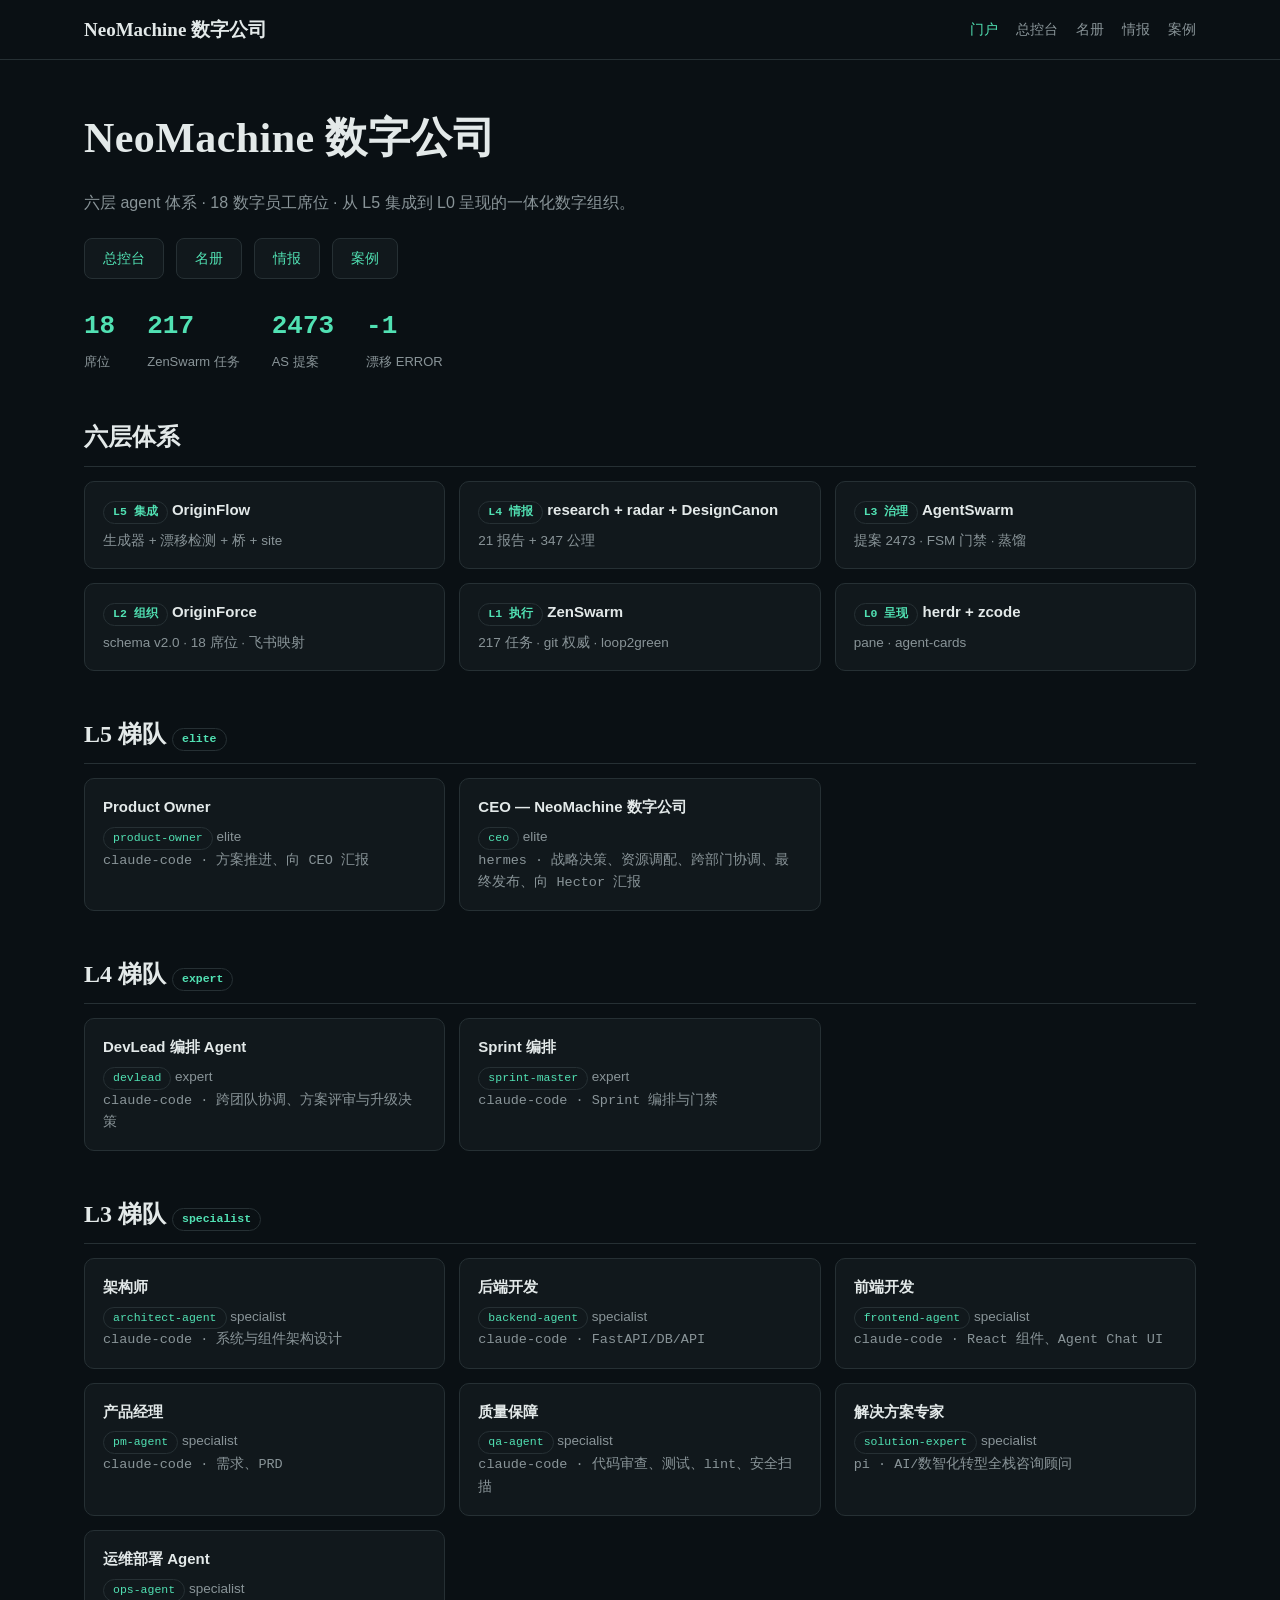
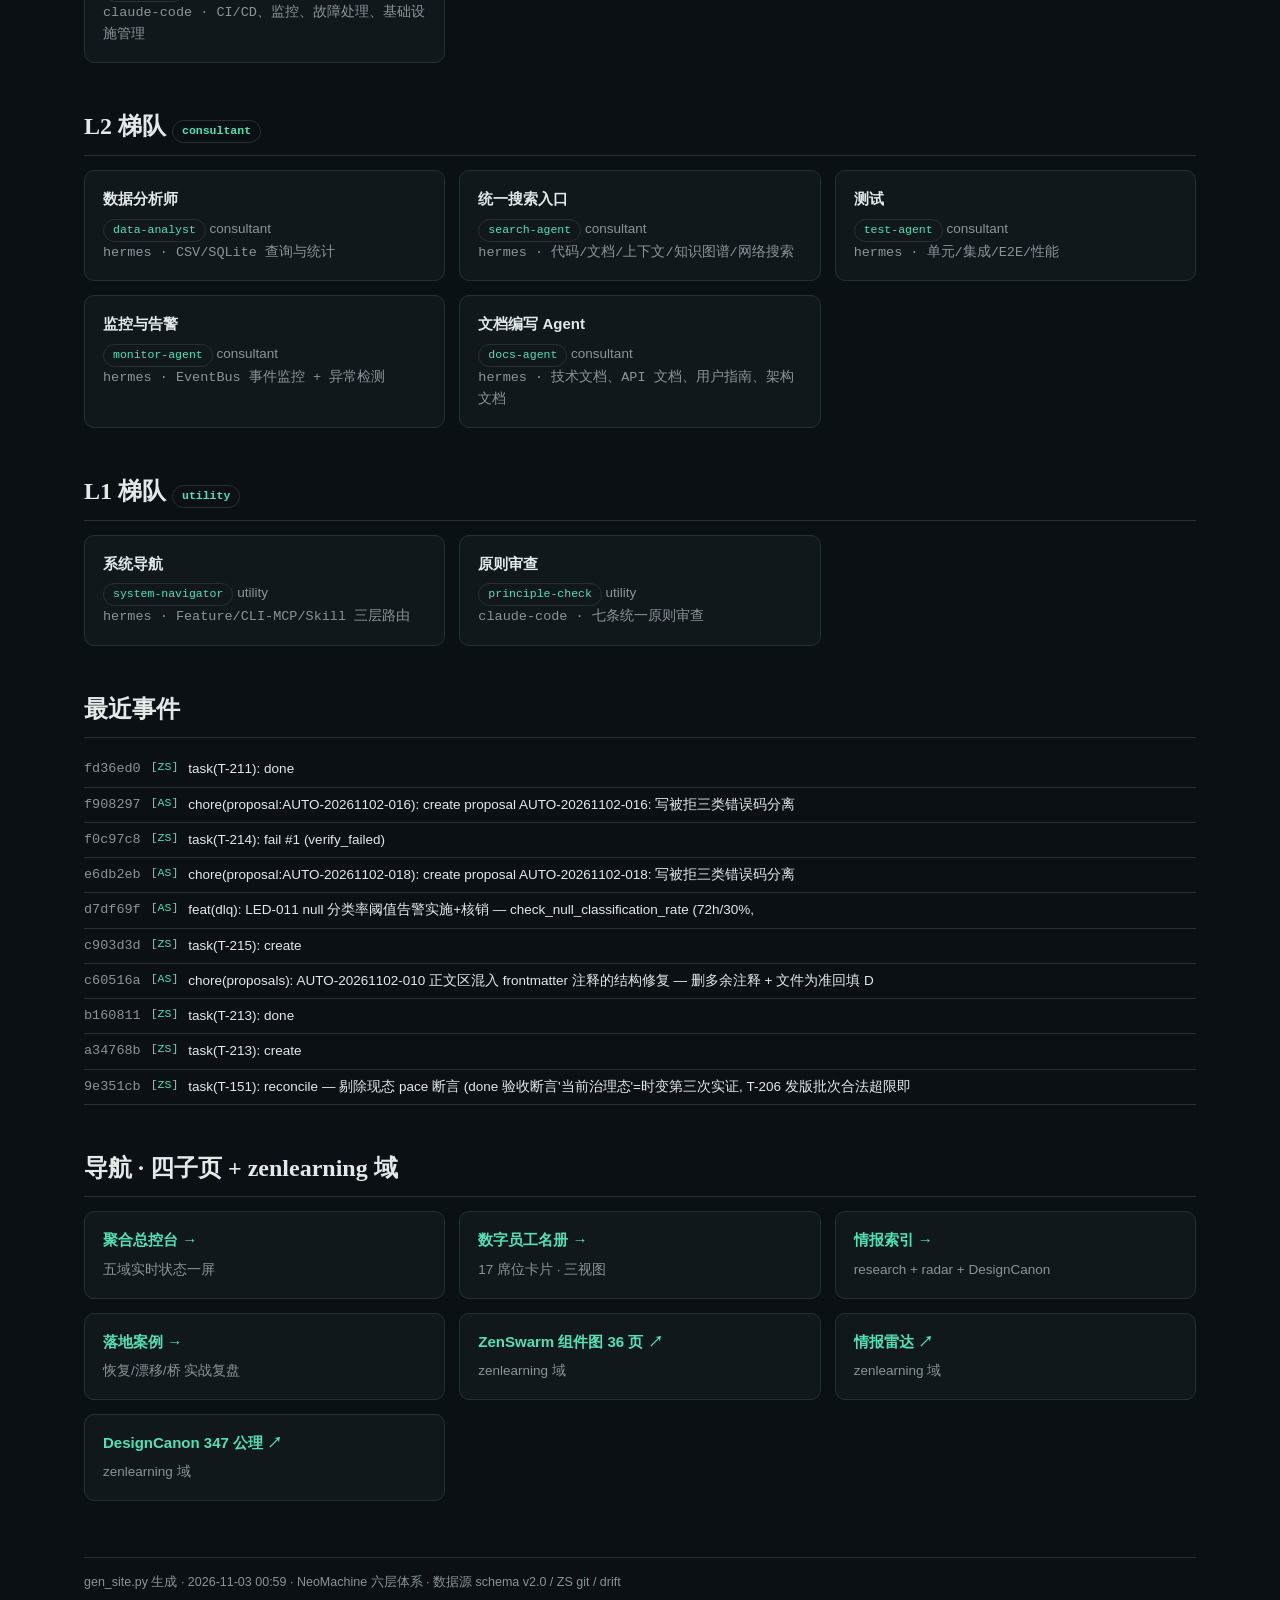
==== commit 779d3089: "feat(s6): T-220~T-223 批1 — gen_site 接采集层 + auto-commit 钩子 + memory_limits 第13类 + MCP 能力矩阵映射 [AS-PROP" ====
--- a/site/index.html
+++ b/site/index.html
@@ -27,10 +27,10 @@
 <body><header><div class="wrap"><a class="brand" href="/">NeoMachine 数字公司</a><nav><a href="/index.html" class=on>门户</a><a href="/dashboard.html">总控台</a><a href="/team/index.html">名册</a><a href="/intel/index.html">情报</a><a href="/cases/index.html">案例</a></nav></div></header>
 <main class="wrap"><h1>NeoMachine 数字公司</h1>
 <p class="lede">六层 agent 体系 · 18 数字员工席位 · 从 L5 集成到 L0 呈现的一体化数字组织。</p>
-<div class="cta"><a href="/dashboard.html">总控台</a><a href="/team/index.html">名册</a><a href="/intel/index.html">情报</a><a href="/cases/index.html">案例</a></div><div class="stats"><div class="stat"><b>18</b><span>席位</span></div><div class="stat"><b>211</b><span>ZenSwarm 任务</span></div><div class="stat"><b>2473</b><span>AS 提案</span></div><div class="stat"><b>0 ✓</b><span>漂移 ERROR</span></div></div>
-<h2>六层体系</h2><div class="grid g3"><div class="card"><h3><span class="tag">L5 集成</span> OriginFlow</h3><p>生成器 + 漂移检测 + 桥 + site</p></div><div class="card"><h3><span class="tag">L4 情报</span> research + radar + DesignCanon</h3><p>21 报告 + 347 公理</p></div><div class="card"><h3><span class="tag">L3 治理</span> AgentSwarm</h3><p>提案 2473 · FSM 门禁 · 蒸馏</p></div><div class="card"><h3><span class="tag">L2 组织</span> OriginForce</h3><p>schema v2.0 · 18 席位 · 飞书映射</p></div><div class="card"><h3><span class="tag">L1 执行</span> ZenSwarm</h3><p>211 任务 · git 权威 · loop2green</p></div><div class="card"><h3><span class="tag">L0 呈现</span> herdr + zcode</h3><p>pane · agent-cards</p></div></div>
+<div class="cta"><a href="/dashboard.html">总控台</a><a href="/team/index.html">名册</a><a href="/intel/index.html">情报</a><a href="/cases/index.html">案例</a></div><div class="stats"><div class="stat"><b>18</b><span>席位</span></div><div class="stat"><b>217</b><span>ZenSwarm 任务</span></div><div class="stat"><b>2473</b><span>AS 提案</span></div><div class="stat"><b>-1</b><span>漂移 ERROR</span></div></div>
+<h2>六层体系</h2><div class="grid g3"><div class="card"><h3><span class="tag">L5 集成</span> OriginFlow</h3><p>生成器 + 漂移检测 + 桥 + site</p></div><div class="card"><h3><span class="tag">L4 情报</span> research + radar + DesignCanon</h3><p>21 报告 + 347 公理</p></div><div class="card"><h3><span class="tag">L3 治理</span> AgentSwarm</h3><p>提案 2473 · FSM 门禁 · 蒸馏</p></div><div class="card"><h3><span class="tag">L2 组织</span> OriginForce</h3><p>schema v2.0 · 18 席位 · 飞书映射</p></div><div class="card"><h3><span class="tag">L1 执行</span> ZenSwarm</h3><p>217 任务 · git 权威 · loop2green</p></div><div class="card"><h3><span class="tag">L0 呈现</span> herdr + zcode</h3><p>pane · agent-cards</p></div></div>
 <h2>L5 梯队 <span class="tag">elite</span></h2><div class="grid g3"><div class="card"><h3>Product Owner</h3><p><span class="tag">product-owner</span> elite</p><p class="mono">claude-code · 方案推进、向 CEO 汇报</p></div><div class="card"><h3>CEO — NeoMachine 数字公司</h3><p><span class="tag">ceo</span> elite</p><p class="mono">hermes · 战略决策、资源调配、跨部门协调、最终发布、向 Hector 汇报</p></div></div><h2>L4 梯队 <span class="tag">expert</span></h2><div class="grid g3"><div class="card"><h3>DevLead 编排 Agent</h3><p><span class="tag">devlead</span> expert</p><p class="mono">claude-code · 跨团队协调、方案评审与升级决策</p></div><div class="card"><h3>Sprint 编排</h3><p><span class="tag">sprint-master</span> expert</p><p class="mono">claude-code · Sprint 编排与门禁</p></div></div><h2>L3 梯队 <span class="tag">specialist</span></h2><div class="grid g3"><div class="card"><h3>架构师</h3><p><span class="tag">architect-agent</span> specialist</p><p class="mono">claude-code · 系统与组件架构设计</p></div><div class="card"><h3>后端开发</h3><p><span class="tag">backend-agent</span> specialist</p><p class="mono">claude-code · FastAPI/DB/API</p></div><div class="card"><h3>前端开发</h3><p><span class="tag">frontend-agent</span> specialist</p><p class="mono">claude-code · React 组件、Agent Chat UI</p></div><div class="card"><h3>产品经理</h3><p><span class="tag">pm-agent</span> specialist</p><p class="mono">claude-code · 需求、PRD</p></div><div class="card"><h3>质量保障</h3><p><span class="tag">qa-agent</span> specialist</p><p class="mono">claude-code · 代码审查、测试、lint、安全扫描</p></div><div class="card"><h3>解决方案专家</h3><p><span class="tag">solution-expert</span> specialist</p><p class="mono">pi · AI/数智化转型全栈咨询顾问</p></div><div class="card"><h3>运维部署 Agent</h3><p><span class="tag">ops-agent</span> specialist</p><p class="mono">claude-code · CI/CD、监控、故障处理、基础设施管理</p></div></div><h2>L2 梯队 <span class="tag">consultant</span></h2><div class="grid g3"><div class="card"><h3>数据分析师</h3><p><span class="tag">data-analyst</span> consultant</p><p class="mono">hermes · CSV/SQLite 查询与统计</p></div><div class="card"><h3>统一搜索入口</h3><p><span class="tag">search-agent</span> consultant</p><p class="mono">hermes · 代码/文档/上下文/知识图谱/网络搜索</p></div><div class="card"><h3>测试</h3><p><span class="tag">test-agent</span> consultant</p><p class="mono">hermes · 单元/集成/E2E/性能</p></div><div class="card"><h3>监控与告警</h3><p><span class="tag">monitor-agent</span> consultant</p><p class="mono">hermes · EventBus 事件监控 + 异常检测</p></div><div class="card"><h3>文档编写 Agent</h3><p><span class="tag">docs-agent</span> consultant</p><p class="mono">hermes · 技术文档、API 文档、用户指南、架构文档</p></div></div><h2>L1 梯队 <span class="tag">utility</span></h2><div class="grid g3"><div class="card"><h3>系统导航</h3><p><span class="tag">system-navigator</span> utility</p><p class="mono">hermes · Feature/CLI-MCP/Skill 三层路由</p></div><div class="card"><h3>原则审查</h3><p><span class="tag">principle-check</span> utility</p><p class="mono">claude-code · 七条统一原则审查</p></div></div>
 <h2>最近事件</h2><div class="ev"><time>fd36ed0</time><span class="src">[ZS]</span><span>task(T-211): done</span></div><div class="ev"><time>f908297</time><span class="src">[AS]</span><span>chore(proposal:AUTO-20261102-016): create proposal AUTO-20261102-016: 写被拒三类错误码分离</span></div><div class="ev"><time>f0c97c8</time><span class="src">[ZS]</span><span>task(T-214): fail #1 (verify_failed)</span></div><div class="ev"><time>e6db2eb</time><span class="src">[AS]</span><span>chore(proposal:AUTO-20261102-018): create proposal AUTO-20261102-018: 写被拒三类错误码分离</span></div><div class="ev"><time>d7df69f</time><span class="src">[AS]</span><span>feat(dlq): LED-011 null 分类率阈值告警实施+核销 — check_null_classification_rate (72h/30%, </span></div><div class="ev"><time>c903d3d</time><span class="src">[ZS]</span><span>task(T-215): create</span></div><div class="ev"><time>c60516a</time><span class="src">[AS]</span><span>chore(proposals): AUTO-20261102-010 正文区混入 frontmatter 注释的结构修复 — 删多余注释 + 文件为准回填 D</span></div><div class="ev"><time>b160811</time><span class="src">[ZS]</span><span>task(T-213): done</span></div><div class="ev"><time>a34768b</time><span class="src">[ZS]</span><span>task(T-213): create</span></div><div class="ev"><time>9e351cb</time><span class="src">[ZS]</span><span>task(T-151): reconcile — 剔除现态 pace 断言 (done 验收断言&#x27;当前治理态&#x27;=时变第三次实证, T-206 发版批次合法超限即</span></div>
 <h2>导航 · 四子页 + zenlearning 域</h2><div class="grid g3"><div class="card"><h3><a href="/dashboard.html">聚合总控台 →</a></h3><p>五域实时状态一屏</p></div><div class="card"><h3><a href="/team/index.html">数字员工名册 →</a></h3><p>17 席位卡片 · 三视图</p></div><div class="card"><h3><a href="/intel/index.html">情报索引 →</a></h3><p>research + radar + DesignCanon</p></div><div class="card"><h3><a href="/cases/index.html">落地案例 →</a></h3><p>恢复/漂移/桥 实战复盘</p></div><div class="card"><h3><a href="https://site.zenlearning.cn/arch/">ZenSwarm 组件图 36 页 ↗</a></h3><p>zenlearning 域</p></div><div class="card"><h3><a href="https://site.zenlearning.cn/radar/">情报雷达 ↗</a></h3><p>zenlearning 域</p></div><div class="card"><h3><a href="https://site.zenlearning.cn/misc/designcanon/">DesignCanon 347 公理 ↗</a></h3><p>zenlearning 域</p></div></div>
-<footer>gen_site.py 生成 · 2026-11-03 00:21 · NeoMachine 六层体系 · 数据源 schema v2.0 / ZS git / drift</footer>
+<footer>gen_site.py 生成 · 2026-11-03 00:59 · NeoMachine 六层体系 · 数据源 schema v2.0 / ZS git / drift</footer>
 </main></body></html>
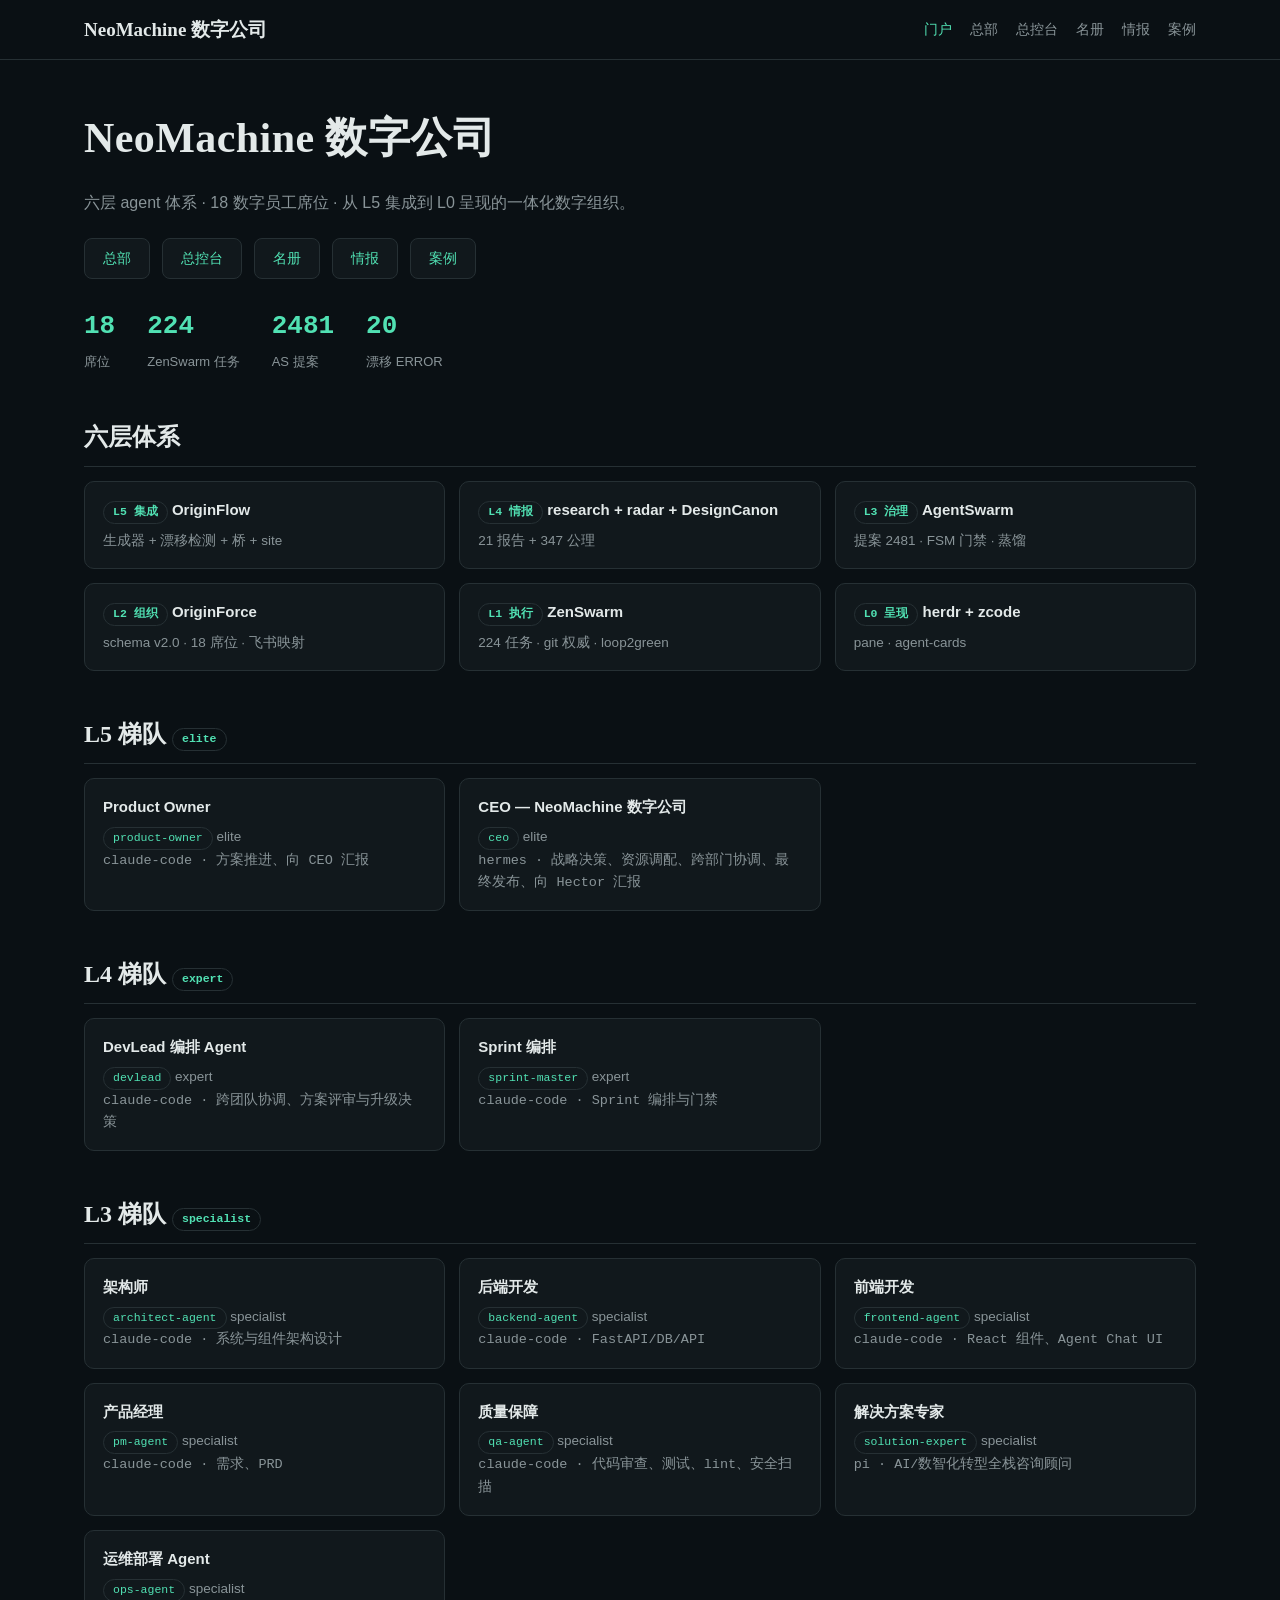
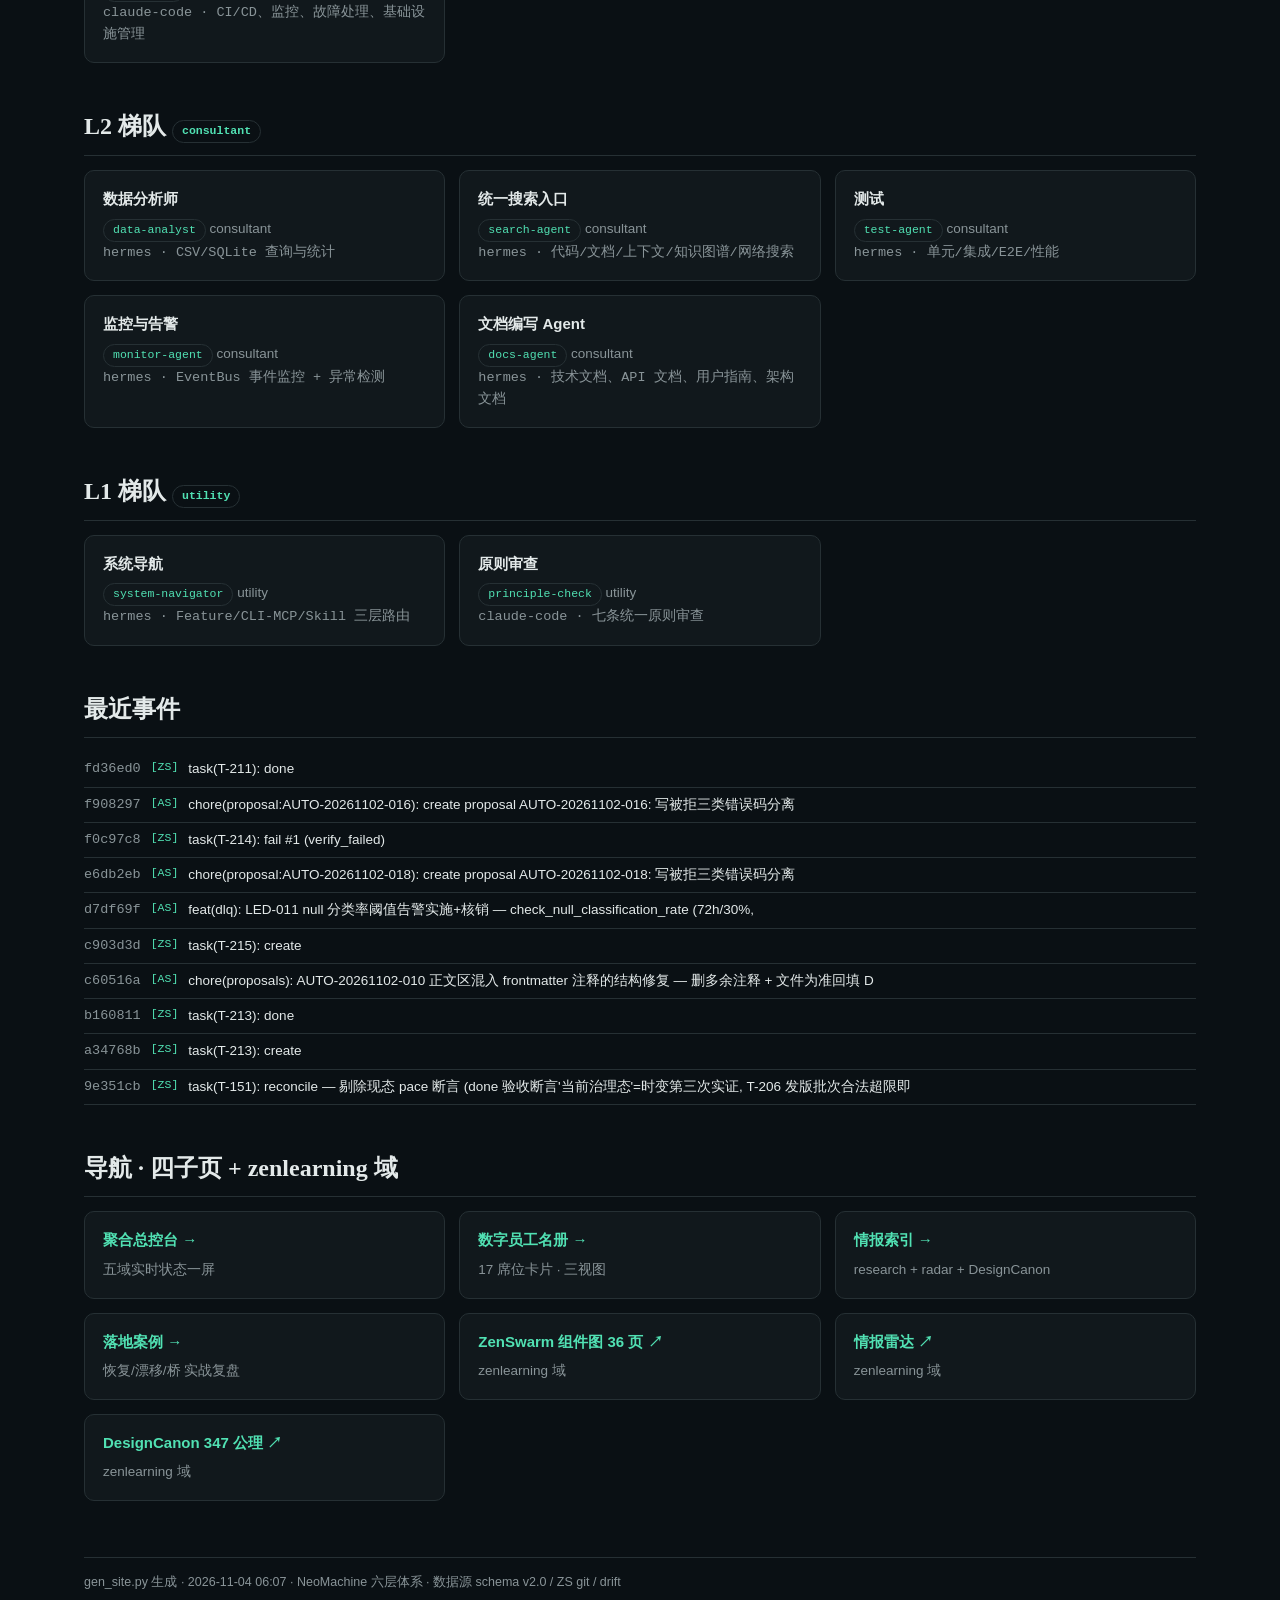
==== commit 383f574a: "feat(hq): 知识库总览页体系 — 5 个 INDEX.md (overview-spec 统一格式+总部回链块, intel 扩展编 AS 集合) + site/hq 总部页 (I4 9/9)" ====
--- a/site/index.html
+++ b/site/index.html
@@ -2,7 +2,10 @@
 <html lang="zh-CN"><head><meta charset="utf-8">
 <meta name="viewport" content="width=device-width,initial-scale=1">
 <link rel="icon" href="/favicon.svg" type="image/svg+xml">
-<title>门户 · NeoMachine 数字公司</title><style>:root{--bg:oklch(0.17 0.012 232);--surface:oklch(0.205 0.013 232);--fg:oklch(0.93 0.006 200);--muted:oklch(0.66 0.014 220);--accent:oklch(0.82 0.14 168);--border:oklch(0.30 0.015 225);--serif:Georgia,"Noto Serif SC",serif;--sans:-apple-system,"PingFang SC","Microsoft YaHei",sans-serif;--mono:"SF Mono",Menlo,Consolas,monospace;--maxw:1160px}
+<title>门户 · NeoMachine 数字公司</title><style>/* hq.css — NeoMachine site 共享样式组件 (数字总部 Published Language 的呈现面)
+   真相源: 本文件。gen_site.py / gen_hq_registry.py 生成时读入并内联, 产物保持自包含单文件。
+   tokens 沿 site-architecture.md §3.2 oklch 设计系统, 与 site.zenlearning.cn 同源。 */
+:root{--bg:oklch(0.17 0.012 232);--surface:oklch(0.205 0.013 232);--fg:oklch(0.93 0.006 200);--muted:oklch(0.66 0.014 220);--accent:oklch(0.82 0.14 168);--border:oklch(0.30 0.015 225);--serif:Georgia,"Noto Serif SC",serif;--sans:-apple-system,"PingFang SC","Microsoft YaHei",sans-serif;--mono:"SF Mono",Menlo,Consolas,monospace;--maxw:1160px}
 *{box-sizing:border-box}body{margin:0;background:var(--bg);color:var(--fg);font-family:var(--sans);line-height:1.65}
 a{color:var(--accent);text-decoration:none}a:hover{text-decoration:underline}
 .wrap{max-width:var(--maxw);margin:0 auto;padding:0 24px}
@@ -17,6 +20,7 @@
 .card{background:var(--surface);border:1px solid var(--border);border-radius:10px;padding:16px 18px}
 .card h3{margin:0 0 6px;font-size:15px}.card p{margin:0;color:var(--muted);font-size:13.5px}
 .tag{display:inline-block;font-family:var(--mono);font-size:11.5px;color:var(--accent);border:1px solid var(--border);border-radius:99px;padding:1px 9px}
+.tag.tool{color:var(--fg);border-style:dashed}
 table{width:100%;border-collapse:collapse;font-size:14px}th,td{text-align:left;padding:7px 10px;border-bottom:1px solid var(--border)}
 th{color:var(--muted);font-weight:500;font-size:12px}.mono{font-family:var(--mono);font-size:13px}
 .stats{display:flex;gap:32px;margin:26px 0 0;flex-wrap:wrap}.stat b{font-family:var(--mono);font-size:26px;color:var(--accent);display:block}.stat span{color:var(--muted);font-size:13px}
@@ -24,13 +28,13 @@
 .todo{border:1px dashed var(--border);border-radius:10px;padding:38px;text-align:center;color:var(--muted);margin-top:16px}footer{margin:56px 0 30px;padding-top:14px;border-top:1px solid var(--border);color:var(--muted);font-size:12.5px}
 .ev{display:flex;gap:10px;padding:6px 0;border-bottom:1px solid var(--border);font-size:13.5px}.ev time{font-family:var(--mono);color:var(--muted);white-space:nowrap}.ev .src{font-family:var(--mono);font-size:11.5px;color:var(--accent)}
 </style></head>
-<body><header><div class="wrap"><a class="brand" href="/">NeoMachine 数字公司</a><nav><a href="/index.html" class=on>门户</a><a href="/dashboard.html">总控台</a><a href="/team/index.html">名册</a><a href="/intel/index.html">情报</a><a href="/cases/index.html">案例</a></nav></div></header>
+<body><header><div class="wrap"><a class="brand" href="/">NeoMachine 数字公司</a><nav><a href="/index.html" class=on>门户</a><a href="/hq/index.html">总部</a><a href="/dashboard.html">总控台</a><a href="/team/index.html">名册</a><a href="/intel/index.html">情报</a><a href="/cases/index.html">案例</a></nav></div></header>
 <main class="wrap"><h1>NeoMachine 数字公司</h1>
 <p class="lede">六层 agent 体系 · 18 数字员工席位 · 从 L5 集成到 L0 呈现的一体化数字组织。</p>
-<div class="cta"><a href="/dashboard.html">总控台</a><a href="/team/index.html">名册</a><a href="/intel/index.html">情报</a><a href="/cases/index.html">案例</a></div><div class="stats"><div class="stat"><b>18</b><span>席位</span></div><div class="stat"><b>217</b><span>ZenSwarm 任务</span></div><div class="stat"><b>2473</b><span>AS 提案</span></div><div class="stat"><b>-1</b><span>漂移 ERROR</span></div></div>
-<h2>六层体系</h2><div class="grid g3"><div class="card"><h3><span class="tag">L5 集成</span> OriginFlow</h3><p>生成器 + 漂移检测 + 桥 + site</p></div><div class="card"><h3><span class="tag">L4 情报</span> research + radar + DesignCanon</h3><p>21 报告 + 347 公理</p></div><div class="card"><h3><span class="tag">L3 治理</span> AgentSwarm</h3><p>提案 2473 · FSM 门禁 · 蒸馏</p></div><div class="card"><h3><span class="tag">L2 组织</span> OriginForce</h3><p>schema v2.0 · 18 席位 · 飞书映射</p></div><div class="card"><h3><span class="tag">L1 执行</span> ZenSwarm</h3><p>217 任务 · git 权威 · loop2green</p></div><div class="card"><h3><span class="tag">L0 呈现</span> herdr + zcode</h3><p>pane · agent-cards</p></div></div>
+<div class="cta"><a href="/hq/index.html">总部</a><a href="/dashboard.html">总控台</a><a href="/team/index.html">名册</a><a href="/intel/index.html">情报</a><a href="/cases/index.html">案例</a></div><div class="stats"><div class="stat"><b>18</b><span>席位</span></div><div class="stat"><b>224</b><span>ZenSwarm 任务</span></div><div class="stat"><b>2481</b><span>AS 提案</span></div><div class="stat"><b>20</b><span>漂移 ERROR</span></div></div>
+<h2>六层体系</h2><div class="grid g3"><div class="card"><h3><span class="tag">L5 集成</span> OriginFlow</h3><p>生成器 + 漂移检测 + 桥 + site</p></div><div class="card"><h3><span class="tag">L4 情报</span> research + radar + DesignCanon</h3><p>21 报告 + 347 公理</p></div><div class="card"><h3><span class="tag">L3 治理</span> AgentSwarm</h3><p>提案 2481 · FSM 门禁 · 蒸馏</p></div><div class="card"><h3><span class="tag">L2 组织</span> OriginForce</h3><p>schema v2.0 · 18 席位 · 飞书映射</p></div><div class="card"><h3><span class="tag">L1 执行</span> ZenSwarm</h3><p>224 任务 · git 权威 · loop2green</p></div><div class="card"><h3><span class="tag">L0 呈现</span> herdr + zcode</h3><p>pane · agent-cards</p></div></div>
 <h2>L5 梯队 <span class="tag">elite</span></h2><div class="grid g3"><div class="card"><h3>Product Owner</h3><p><span class="tag">product-owner</span> elite</p><p class="mono">claude-code · 方案推进、向 CEO 汇报</p></div><div class="card"><h3>CEO — NeoMachine 数字公司</h3><p><span class="tag">ceo</span> elite</p><p class="mono">hermes · 战略决策、资源调配、跨部门协调、最终发布、向 Hector 汇报</p></div></div><h2>L4 梯队 <span class="tag">expert</span></h2><div class="grid g3"><div class="card"><h3>DevLead 编排 Agent</h3><p><span class="tag">devlead</span> expert</p><p class="mono">claude-code · 跨团队协调、方案评审与升级决策</p></div><div class="card"><h3>Sprint 编排</h3><p><span class="tag">sprint-master</span> expert</p><p class="mono">claude-code · Sprint 编排与门禁</p></div></div><h2>L3 梯队 <span class="tag">specialist</span></h2><div class="grid g3"><div class="card"><h3>架构师</h3><p><span class="tag">architect-agent</span> specialist</p><p class="mono">claude-code · 系统与组件架构设计</p></div><div class="card"><h3>后端开发</h3><p><span class="tag">backend-agent</span> specialist</p><p class="mono">claude-code · FastAPI/DB/API</p></div><div class="card"><h3>前端开发</h3><p><span class="tag">frontend-agent</span> specialist</p><p class="mono">claude-code · React 组件、Agent Chat UI</p></div><div class="card"><h3>产品经理</h3><p><span class="tag">pm-agent</span> specialist</p><p class="mono">claude-code · 需求、PRD</p></div><div class="card"><h3>质量保障</h3><p><span class="tag">qa-agent</span> specialist</p><p class="mono">claude-code · 代码审查、测试、lint、安全扫描</p></div><div class="card"><h3>解决方案专家</h3><p><span class="tag">solution-expert</span> specialist</p><p class="mono">pi · AI/数智化转型全栈咨询顾问</p></div><div class="card"><h3>运维部署 Agent</h3><p><span class="tag">ops-agent</span> specialist</p><p class="mono">claude-code · CI/CD、监控、故障处理、基础设施管理</p></div></div><h2>L2 梯队 <span class="tag">consultant</span></h2><div class="grid g3"><div class="card"><h3>数据分析师</h3><p><span class="tag">data-analyst</span> consultant</p><p class="mono">hermes · CSV/SQLite 查询与统计</p></div><div class="card"><h3>统一搜索入口</h3><p><span class="tag">search-agent</span> consultant</p><p class="mono">hermes · 代码/文档/上下文/知识图谱/网络搜索</p></div><div class="card"><h3>测试</h3><p><span class="tag">test-agent</span> consultant</p><p class="mono">hermes · 单元/集成/E2E/性能</p></div><div class="card"><h3>监控与告警</h3><p><span class="tag">monitor-agent</span> consultant</p><p class="mono">hermes · EventBus 事件监控 + 异常检测</p></div><div class="card"><h3>文档编写 Agent</h3><p><span class="tag">docs-agent</span> consultant</p><p class="mono">hermes · 技术文档、API 文档、用户指南、架构文档</p></div></div><h2>L1 梯队 <span class="tag">utility</span></h2><div class="grid g3"><div class="card"><h3>系统导航</h3><p><span class="tag">system-navigator</span> utility</p><p class="mono">hermes · Feature/CLI-MCP/Skill 三层路由</p></div><div class="card"><h3>原则审查</h3><p><span class="tag">principle-check</span> utility</p><p class="mono">claude-code · 七条统一原则审查</p></div></div>
 <h2>最近事件</h2><div class="ev"><time>fd36ed0</time><span class="src">[ZS]</span><span>task(T-211): done</span></div><div class="ev"><time>f908297</time><span class="src">[AS]</span><span>chore(proposal:AUTO-20261102-016): create proposal AUTO-20261102-016: 写被拒三类错误码分离</span></div><div class="ev"><time>f0c97c8</time><span class="src">[ZS]</span><span>task(T-214): fail #1 (verify_failed)</span></div><div class="ev"><time>e6db2eb</time><span class="src">[AS]</span><span>chore(proposal:AUTO-20261102-018): create proposal AUTO-20261102-018: 写被拒三类错误码分离</span></div><div class="ev"><time>d7df69f</time><span class="src">[AS]</span><span>feat(dlq): LED-011 null 分类率阈值告警实施+核销 — check_null_classification_rate (72h/30%, </span></div><div class="ev"><time>c903d3d</time><span class="src">[ZS]</span><span>task(T-215): create</span></div><div class="ev"><time>c60516a</time><span class="src">[AS]</span><span>chore(proposals): AUTO-20261102-010 正文区混入 frontmatter 注释的结构修复 — 删多余注释 + 文件为准回填 D</span></div><div class="ev"><time>b160811</time><span class="src">[ZS]</span><span>task(T-213): done</span></div><div class="ev"><time>a34768b</time><span class="src">[ZS]</span><span>task(T-213): create</span></div><div class="ev"><time>9e351cb</time><span class="src">[ZS]</span><span>task(T-151): reconcile — 剔除现态 pace 断言 (done 验收断言&#x27;当前治理态&#x27;=时变第三次实证, T-206 发版批次合法超限即</span></div>
 <h2>导航 · 四子页 + zenlearning 域</h2><div class="grid g3"><div class="card"><h3><a href="/dashboard.html">聚合总控台 →</a></h3><p>五域实时状态一屏</p></div><div class="card"><h3><a href="/team/index.html">数字员工名册 →</a></h3><p>17 席位卡片 · 三视图</p></div><div class="card"><h3><a href="/intel/index.html">情报索引 →</a></h3><p>research + radar + DesignCanon</p></div><div class="card"><h3><a href="/cases/index.html">落地案例 →</a></h3><p>恢复/漂移/桥 实战复盘</p></div><div class="card"><h3><a href="https://site.zenlearning.cn/arch/">ZenSwarm 组件图 36 页 ↗</a></h3><p>zenlearning 域</p></div><div class="card"><h3><a href="https://site.zenlearning.cn/radar/">情报雷达 ↗</a></h3><p>zenlearning 域</p></div><div class="card"><h3><a href="https://site.zenlearning.cn/misc/designcanon/">DesignCanon 347 公理 ↗</a></h3><p>zenlearning 域</p></div></div>
-<footer>gen_site.py 生成 · 2026-11-03 00:59 · NeoMachine 六层体系 · 数据源 schema v2.0 / ZS git / drift</footer>
+<footer>gen_site.py 生成 · 2026-11-04 06:07 · NeoMachine 六层体系 · 数据源 schema v2.0 / ZS git / drift</footer>
 </main></body></html>
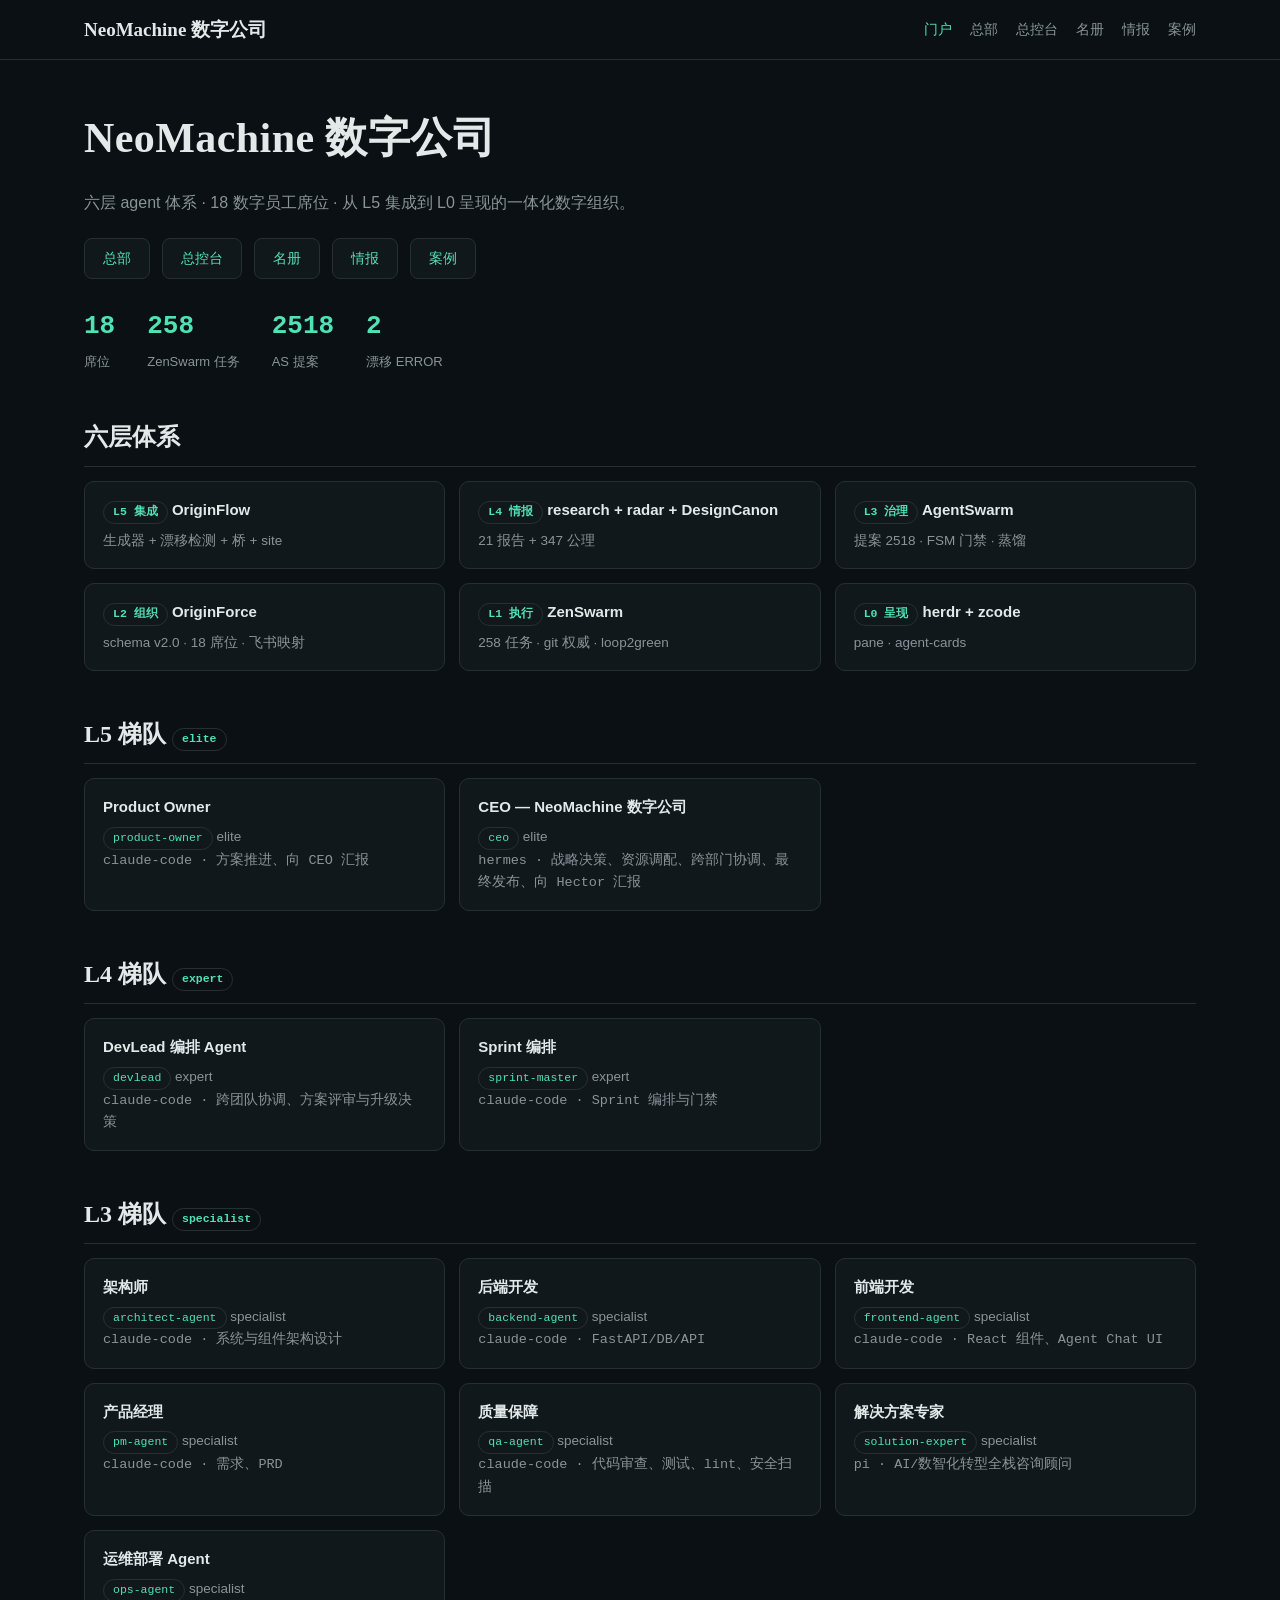
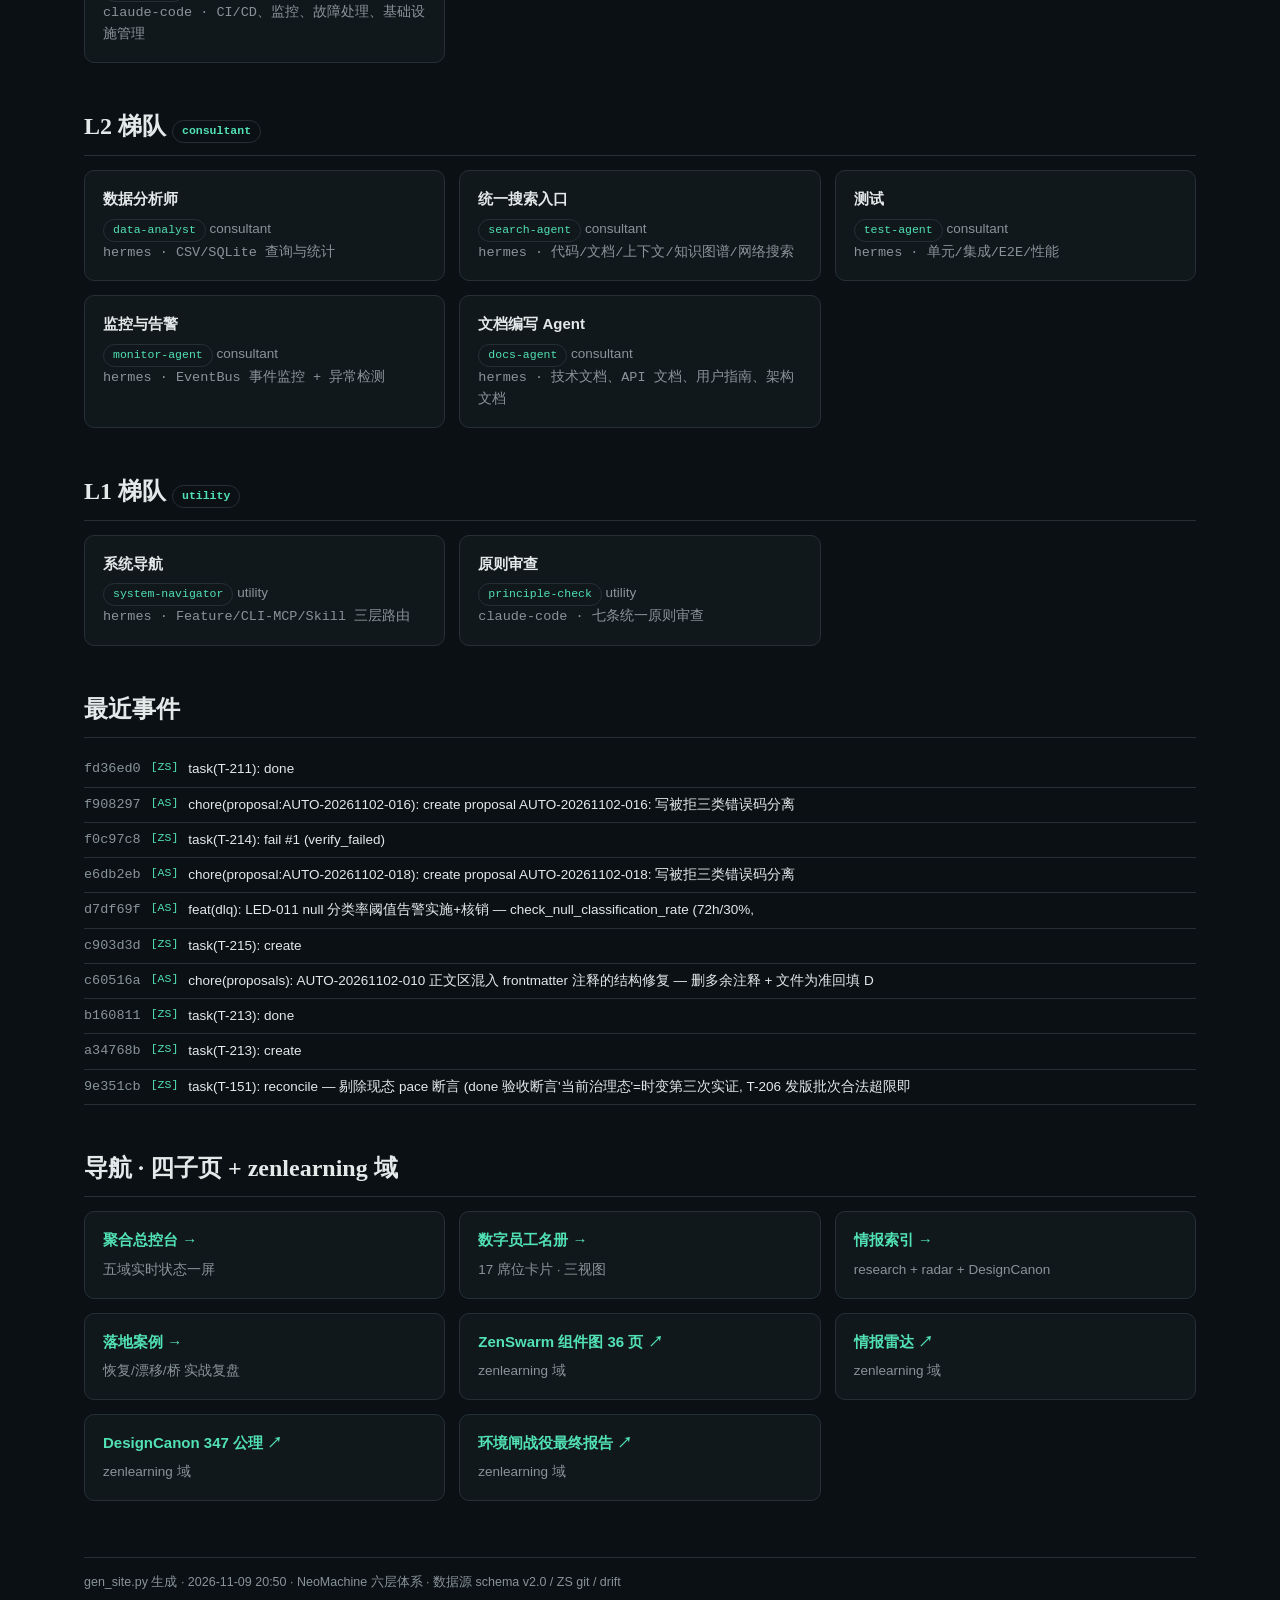
==== commit 35117ee9: "feat(site): 首页导航卡 +1 环境闸战役最终报告 — env-decoupling-report-20261109.html 已上线 misc/ 双表投影+三面哨兵+L0-906 立法的战" ====
--- a/site/index.html
+++ b/site/index.html
@@ -31,10 +31,10 @@
 <body><header><div class="wrap"><a class="brand" href="/">NeoMachine 数字公司</a><nav><a href="/index.html" class=on>门户</a><a href="/hq/index.html">总部</a><a href="/dashboard.html">总控台</a><a href="/team/index.html">名册</a><a href="/intel/index.html">情报</a><a href="/cases/index.html">案例</a></nav></div></header>
 <main class="wrap"><h1>NeoMachine 数字公司</h1>
 <p class="lede">六层 agent 体系 · 18 数字员工席位 · 从 L5 集成到 L0 呈现的一体化数字组织。</p>
-<div class="cta"><a href="/hq/index.html">总部</a><a href="/dashboard.html">总控台</a><a href="/team/index.html">名册</a><a href="/intel/index.html">情报</a><a href="/cases/index.html">案例</a></div><div class="stats"><div class="stat"><b>18</b><span>席位</span></div><div class="stat"><b>224</b><span>ZenSwarm 任务</span></div><div class="stat"><b>2481</b><span>AS 提案</span></div><div class="stat"><b>20</b><span>漂移 ERROR</span></div></div>
-<h2>六层体系</h2><div class="grid g3"><div class="card"><h3><span class="tag">L5 集成</span> OriginFlow</h3><p>生成器 + 漂移检测 + 桥 + site</p></div><div class="card"><h3><span class="tag">L4 情报</span> research + radar + DesignCanon</h3><p>21 报告 + 347 公理</p></div><div class="card"><h3><span class="tag">L3 治理</span> AgentSwarm</h3><p>提案 2481 · FSM 门禁 · 蒸馏</p></div><div class="card"><h3><span class="tag">L2 组织</span> OriginForce</h3><p>schema v2.0 · 18 席位 · 飞书映射</p></div><div class="card"><h3><span class="tag">L1 执行</span> ZenSwarm</h3><p>224 任务 · git 权威 · loop2green</p></div><div class="card"><h3><span class="tag">L0 呈现</span> herdr + zcode</h3><p>pane · agent-cards</p></div></div>
+<div class="cta"><a href="/hq/index.html">总部</a><a href="/dashboard.html">总控台</a><a href="/team/index.html">名册</a><a href="/intel/index.html">情报</a><a href="/cases/index.html">案例</a></div><div class="stats"><div class="stat"><b>18</b><span>席位</span></div><div class="stat"><b>258</b><span>ZenSwarm 任务</span></div><div class="stat"><b>2518</b><span>AS 提案</span></div><div class="stat"><b>2</b><span>漂移 ERROR</span></div></div>
+<h2>六层体系</h2><div class="grid g3"><div class="card"><h3><span class="tag">L5 集成</span> OriginFlow</h3><p>生成器 + 漂移检测 + 桥 + site</p></div><div class="card"><h3><span class="tag">L4 情报</span> research + radar + DesignCanon</h3><p>21 报告 + 347 公理</p></div><div class="card"><h3><span class="tag">L3 治理</span> AgentSwarm</h3><p>提案 2518 · FSM 门禁 · 蒸馏</p></div><div class="card"><h3><span class="tag">L2 组织</span> OriginForce</h3><p>schema v2.0 · 18 席位 · 飞书映射</p></div><div class="card"><h3><span class="tag">L1 执行</span> ZenSwarm</h3><p>258 任务 · git 权威 · loop2green</p></div><div class="card"><h3><span class="tag">L0 呈现</span> herdr + zcode</h3><p>pane · agent-cards</p></div></div>
 <h2>L5 梯队 <span class="tag">elite</span></h2><div class="grid g3"><div class="card"><h3>Product Owner</h3><p><span class="tag">product-owner</span> elite</p><p class="mono">claude-code · 方案推进、向 CEO 汇报</p></div><div class="card"><h3>CEO — NeoMachine 数字公司</h3><p><span class="tag">ceo</span> elite</p><p class="mono">hermes · 战略决策、资源调配、跨部门协调、最终发布、向 Hector 汇报</p></div></div><h2>L4 梯队 <span class="tag">expert</span></h2><div class="grid g3"><div class="card"><h3>DevLead 编排 Agent</h3><p><span class="tag">devlead</span> expert</p><p class="mono">claude-code · 跨团队协调、方案评审与升级决策</p></div><div class="card"><h3>Sprint 编排</h3><p><span class="tag">sprint-master</span> expert</p><p class="mono">claude-code · Sprint 编排与门禁</p></div></div><h2>L3 梯队 <span class="tag">specialist</span></h2><div class="grid g3"><div class="card"><h3>架构师</h3><p><span class="tag">architect-agent</span> specialist</p><p class="mono">claude-code · 系统与组件架构设计</p></div><div class="card"><h3>后端开发</h3><p><span class="tag">backend-agent</span> specialist</p><p class="mono">claude-code · FastAPI/DB/API</p></div><div class="card"><h3>前端开发</h3><p><span class="tag">frontend-agent</span> specialist</p><p class="mono">claude-code · React 组件、Agent Chat UI</p></div><div class="card"><h3>产品经理</h3><p><span class="tag">pm-agent</span> specialist</p><p class="mono">claude-code · 需求、PRD</p></div><div class="card"><h3>质量保障</h3><p><span class="tag">qa-agent</span> specialist</p><p class="mono">claude-code · 代码审查、测试、lint、安全扫描</p></div><div class="card"><h3>解决方案专家</h3><p><span class="tag">solution-expert</span> specialist</p><p class="mono">pi · AI/数智化转型全栈咨询顾问</p></div><div class="card"><h3>运维部署 Agent</h3><p><span class="tag">ops-agent</span> specialist</p><p class="mono">claude-code · CI/CD、监控、故障处理、基础设施管理</p></div></div><h2>L2 梯队 <span class="tag">consultant</span></h2><div class="grid g3"><div class="card"><h3>数据分析师</h3><p><span class="tag">data-analyst</span> consultant</p><p class="mono">hermes · CSV/SQLite 查询与统计</p></div><div class="card"><h3>统一搜索入口</h3><p><span class="tag">search-agent</span> consultant</p><p class="mono">hermes · 代码/文档/上下文/知识图谱/网络搜索</p></div><div class="card"><h3>测试</h3><p><span class="tag">test-agent</span> consultant</p><p class="mono">hermes · 单元/集成/E2E/性能</p></div><div class="card"><h3>监控与告警</h3><p><span class="tag">monitor-agent</span> consultant</p><p class="mono">hermes · EventBus 事件监控 + 异常检测</p></div><div class="card"><h3>文档编写 Agent</h3><p><span class="tag">docs-agent</span> consultant</p><p class="mono">hermes · 技术文档、API 文档、用户指南、架构文档</p></div></div><h2>L1 梯队 <span class="tag">utility</span></h2><div class="grid g3"><div class="card"><h3>系统导航</h3><p><span class="tag">system-navigator</span> utility</p><p class="mono">hermes · Feature/CLI-MCP/Skill 三层路由</p></div><div class="card"><h3>原则审查</h3><p><span class="tag">principle-check</span> utility</p><p class="mono">claude-code · 七条统一原则审查</p></div></div>
 <h2>最近事件</h2><div class="ev"><time>fd36ed0</time><span class="src">[ZS]</span><span>task(T-211): done</span></div><div class="ev"><time>f908297</time><span class="src">[AS]</span><span>chore(proposal:AUTO-20261102-016): create proposal AUTO-20261102-016: 写被拒三类错误码分离</span></div><div class="ev"><time>f0c97c8</time><span class="src">[ZS]</span><span>task(T-214): fail #1 (verify_failed)</span></div><div class="ev"><time>e6db2eb</time><span class="src">[AS]</span><span>chore(proposal:AUTO-20261102-018): create proposal AUTO-20261102-018: 写被拒三类错误码分离</span></div><div class="ev"><time>d7df69f</time><span class="src">[AS]</span><span>feat(dlq): LED-011 null 分类率阈值告警实施+核销 — check_null_classification_rate (72h/30%, </span></div><div class="ev"><time>c903d3d</time><span class="src">[ZS]</span><span>task(T-215): create</span></div><div class="ev"><time>c60516a</time><span class="src">[AS]</span><span>chore(proposals): AUTO-20261102-010 正文区混入 frontmatter 注释的结构修复 — 删多余注释 + 文件为准回填 D</span></div><div class="ev"><time>b160811</time><span class="src">[ZS]</span><span>task(T-213): done</span></div><div class="ev"><time>a34768b</time><span class="src">[ZS]</span><span>task(T-213): create</span></div><div class="ev"><time>9e351cb</time><span class="src">[ZS]</span><span>task(T-151): reconcile — 剔除现态 pace 断言 (done 验收断言&#x27;当前治理态&#x27;=时变第三次实证, T-206 发版批次合法超限即</span></div>
-<h2>导航 · 四子页 + zenlearning 域</h2><div class="grid g3"><div class="card"><h3><a href="/dashboard.html">聚合总控台 →</a></h3><p>五域实时状态一屏</p></div><div class="card"><h3><a href="/team/index.html">数字员工名册 →</a></h3><p>17 席位卡片 · 三视图</p></div><div class="card"><h3><a href="/intel/index.html">情报索引 →</a></h3><p>research + radar + DesignCanon</p></div><div class="card"><h3><a href="/cases/index.html">落地案例 →</a></h3><p>恢复/漂移/桥 实战复盘</p></div><div class="card"><h3><a href="https://site.zenlearning.cn/arch/">ZenSwarm 组件图 36 页 ↗</a></h3><p>zenlearning 域</p></div><div class="card"><h3><a href="https://site.zenlearning.cn/radar/">情报雷达 ↗</a></h3><p>zenlearning 域</p></div><div class="card"><h3><a href="https://site.zenlearning.cn/misc/designcanon/">DesignCanon 347 公理 ↗</a></h3><p>zenlearning 域</p></div></div>
-<footer>gen_site.py 生成 · 2026-11-04 06:07 · NeoMachine 六层体系 · 数据源 schema v2.0 / ZS git / drift</footer>
+<h2>导航 · 四子页 + zenlearning 域</h2><div class="grid g3"><div class="card"><h3><a href="/dashboard.html">聚合总控台 →</a></h3><p>五域实时状态一屏</p></div><div class="card"><h3><a href="/team/index.html">数字员工名册 →</a></h3><p>17 席位卡片 · 三视图</p></div><div class="card"><h3><a href="/intel/index.html">情报索引 →</a></h3><p>research + radar + DesignCanon</p></div><div class="card"><h3><a href="/cases/index.html">落地案例 →</a></h3><p>恢复/漂移/桥 实战复盘</p></div><div class="card"><h3><a href="https://site.zenlearning.cn/arch/">ZenSwarm 组件图 36 页 ↗</a></h3><p>zenlearning 域</p></div><div class="card"><h3><a href="https://site.zenlearning.cn/radar/">情报雷达 ↗</a></h3><p>zenlearning 域</p></div><div class="card"><h3><a href="https://site.zenlearning.cn/misc/designcanon/">DesignCanon 347 公理 ↗</a></h3><p>zenlearning 域</p></div><div class="card"><h3><a href="https://site.zenlearning.cn/misc/env-decoupling-report-20261109.html">环境闸战役最终报告 ↗</a></h3><p>zenlearning 域</p></div></div>
+<footer>gen_site.py 生成 · 2026-11-09 20:50 · NeoMachine 六层体系 · 数据源 schema v2.0 / ZS git / drift</footer>
 </main></body></html>
